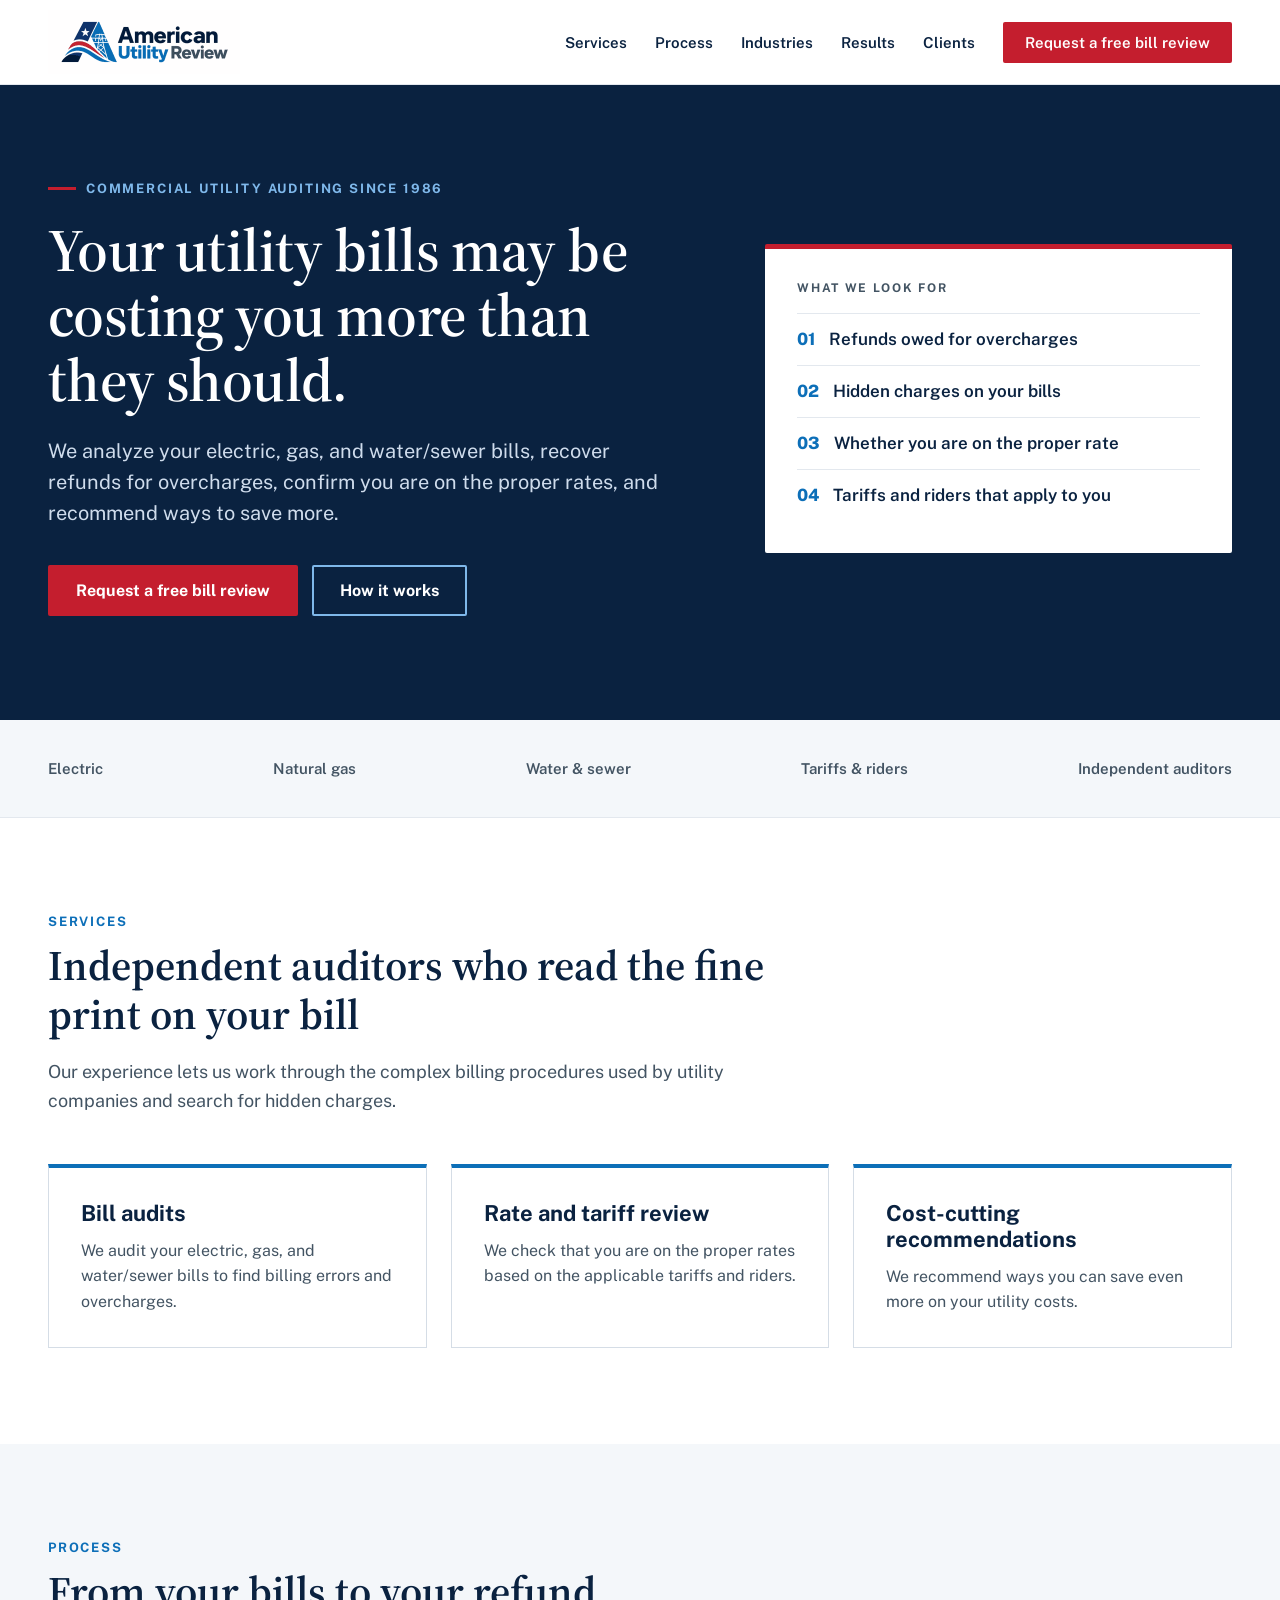
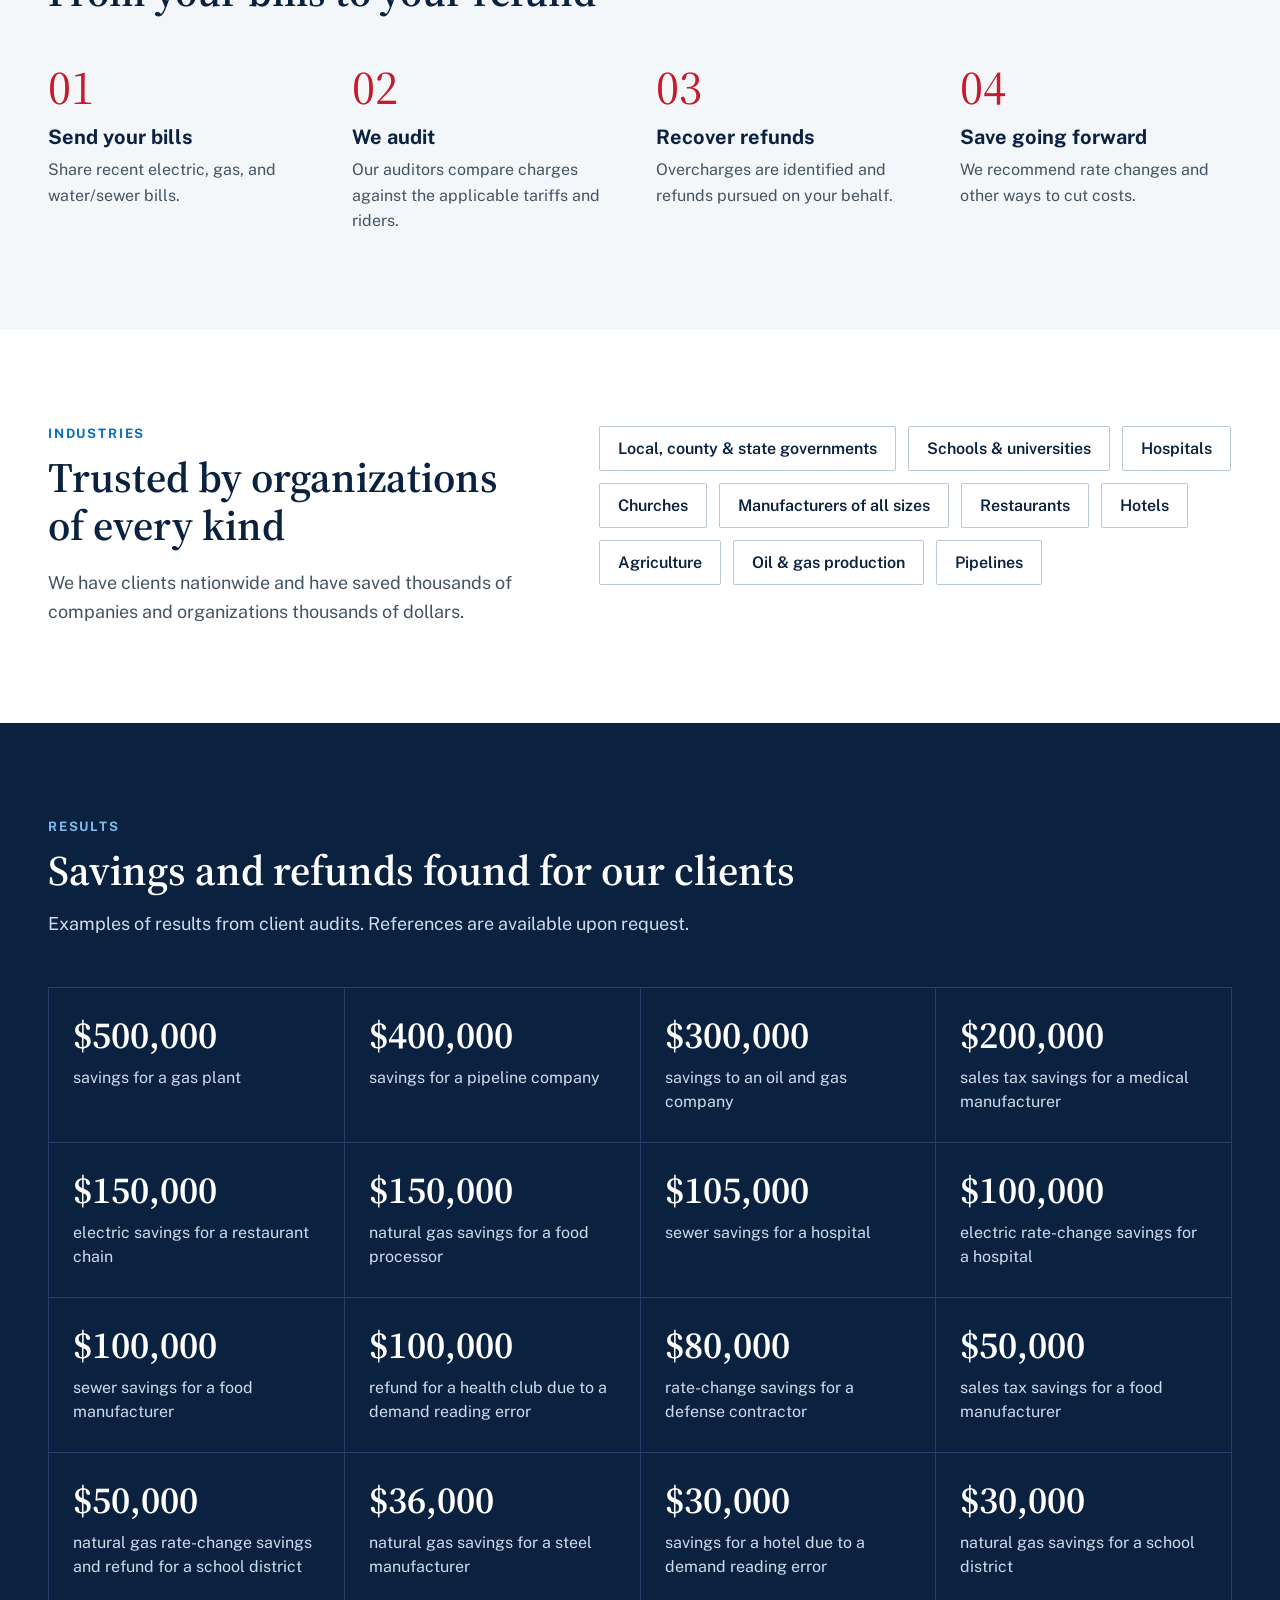
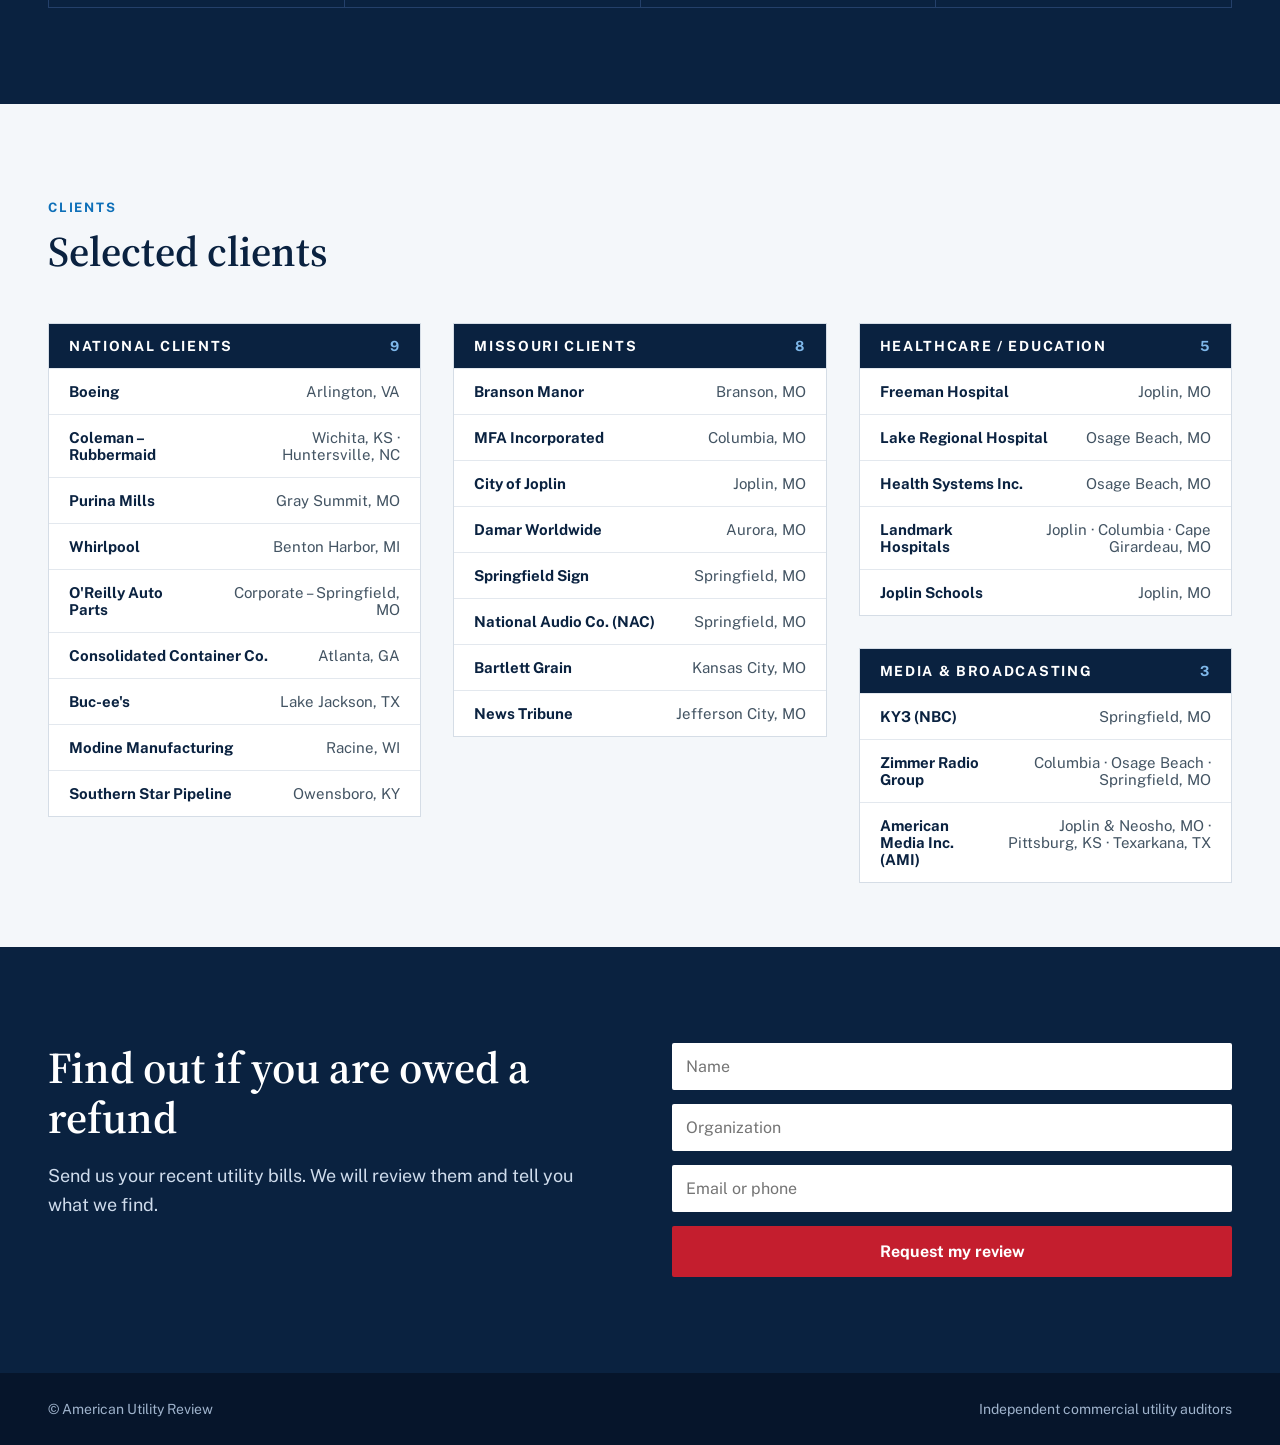
==== index.html @ 98a965aa "Add favicon and home-screen icons from the logo mark Co-Authored-By: Claude Opus 5.5 <noreply@anthro" ====
<!DOCTYPE html>
<html lang="en">
<head>
<meta charset="utf-8">
<meta name="viewport" content="width=device-width, initial-scale=1">
<title>American Utility Review | Commercial Utility Bill Auditing</title>
<meta name="description" content="Independent commercial utility auditors since 1986. We audit electric, gas, and water/sewer bills to recover refunds for overcharges and confirm you are on the proper rates.">
<link rel="icon" type="image/png" sizes="32x32" href="favicon-32.png">
<link rel="icon" type="image/png" sizes="192x192" href="icon-192.png">
<link rel="apple-touch-icon" href="apple-touch-icon.png">
<link rel="preconnect" href="https://fonts.googleapis.com">
<link rel="preconnect" href="https://fonts.gstatic.com" crossorigin>
<link href="https://fonts.googleapis.com/css2?family=Public+Sans:wght@400;500;600;700;800&family=Source+Serif+4:wght@500;600&display=swap" rel="stylesheet">
<link rel="stylesheet" href="styles.css">
</head>
<body>
<header class="site-header">
  <a href="#top" aria-label="American Utility Review home"><img class="site-header__logo" src="logo.png" alt="American Utility Review" width="192" height="64"></a>
  <nav class="site-nav" aria-label="Main">
    <a href="#services">Services</a>
    <a href="#process">Process</a>
    <a href="#industries">Industries</a>
    <a href="#savings">Results</a>
    <a href="#clients">Clients</a>
    <a href="#contact" class="btn btn--primary">Request a free bill review</a>
  </nav>
</header>

<main id="top">
<section class="hero section--dark">
  <div class="wrap hero__grid">
    <div>
      <div class="hero__kicker">Commercial utility auditing since 1986</div>
      <h1>Your utility bills may be costing you more than they should.</h1>
      <p class="hero__lede">We analyze your electric, gas, and water/sewer bills, recover refunds for overcharges, confirm you are on the proper rates, and recommend ways to save more.</p>
      <div class="hero__actions">
        <a href="#contact" class="btn btn--primary">Request a free bill review</a>
        <a href="#process" class="btn btn--outline">How it works</a>
      </div>
    </div>
    <div class="finds">
      <div class="finds__title">What we look for</div>
      <ol>
        <li>Refunds owed for overcharges</li>
        <li>Hidden charges on your bills</li>
        <li>Whether you are on the proper rate</li>
        <li>Tariffs and riders that apply to you</li>
      </ol>
    </div>
  </div>
</section>

<section class="strip" aria-label="What we audit">
  <div class="wrap">
    <span>Electric</span><span>Natural gas</span><span>Water &amp; sewer</span><span>Tariffs &amp; riders</span><span>Independent auditors</span>
  </div>
</section>

<section id="services" class="section">
  <div class="wrap">
    <div class="eyebrow">Services</div>
    <h2 class="h2 measure">Independent auditors who read the fine print on your bill</h2>
    <p class="lede measure">Our experience lets us work through the complex billing procedures used by utility companies and search for hidden charges.</p>
    <div class="cards">
      <div class="card">
        <h3>Bill audits</h3>
        <p>We audit your electric, gas, and water/sewer bills to find billing errors and overcharges.</p>
      </div>
      <div class="card">
        <h3>Rate and tariff review</h3>
        <p>We check that you are on the proper rates based on the applicable tariffs and riders.</p>
      </div>
      <div class="card">
        <h3>Cost-cutting recommendations</h3>
        <p>We recommend ways you can save even more on your utility costs.</p>
      </div>
    </div>
  </div>
</section>

<section id="process" class="section section--tint">
  <div class="wrap">
    <div class="eyebrow">Process</div>
    <h2 class="h2">From your bills to your refund</h2>
    <ol class="steps">
      <li>
        <h3>Send your bills</h3>
        <p>Share recent electric, gas, and water/sewer bills.</p>
      </li>
      <li>
        <h3>We audit</h3>
        <p>Our auditors compare charges against the applicable tariffs and riders.</p>
      </li>
      <li>
        <h3>Recover refunds</h3>
        <p>Overcharges are identified and refunds pursued on your behalf.</p>
      </li>
      <li>
        <h3>Save going forward</h3>
        <p>We recommend rate changes and other ways to cut costs.</p>
      </li>
    </ol>
  </div>
</section>

<section id="industries" class="section">
  <div class="wrap industries">
    <div>
      <div class="eyebrow">Industries</div>
      <h2 class="h2">Trusted by organizations of every kind</h2>
      <p class="lede">We have clients nationwide and have saved thousands of companies and organizations thousands of dollars.</p>
    </div>
    <ul class="chips">
      <li>Local, county &amp; state governments</li>
      <li>Schools &amp; universities</li>
      <li>Hospitals</li>
      <li>Churches</li>
      <li>Manufacturers of all sizes</li>
      <li>Restaurants</li>
      <li>Hotels</li>
      <li>Agriculture</li>
      <li>Oil &amp; gas production</li>
      <li>Pipelines</li>
    </ul>
  </div>
</section>

<section id="savings" class="section section--dark">
  <div class="wrap">
    <div class="eyebrow">Results</div>
    <h2 class="h2 measure">Savings and refunds found for our clients</h2>
    <p class="lede measure">Examples of results from client audits. References are available upon request.</p>
    <ul class="savings">
      <li><div class="savings__amt">$500,000</div><div class="savings__desc">savings for a gas plant</div></li>
      <li><div class="savings__amt">$400,000</div><div class="savings__desc">savings for a pipeline company</div></li>
      <li><div class="savings__amt">$300,000</div><div class="savings__desc">savings to an oil and gas company</div></li>
      <li><div class="savings__amt">$200,000</div><div class="savings__desc">sales tax savings for a medical manufacturer</div></li>
      <li><div class="savings__amt">$150,000</div><div class="savings__desc">electric savings for a restaurant chain</div></li>
      <li><div class="savings__amt">$150,000</div><div class="savings__desc">natural gas savings for a food processor</div></li>
      <li><div class="savings__amt">$105,000</div><div class="savings__desc">sewer savings for a hospital</div></li>
      <li><div class="savings__amt">$100,000</div><div class="savings__desc">electric rate-change savings for a hospital</div></li>
      <li><div class="savings__amt">$100,000</div><div class="savings__desc">sewer savings for a food manufacturer</div></li>
      <li><div class="savings__amt">$100,000</div><div class="savings__desc">refund for a health club due to a demand reading error</div></li>
      <li><div class="savings__amt">$80,000</div><div class="savings__desc">rate-change savings for a defense contractor</div></li>
      <li><div class="savings__amt">$50,000</div><div class="savings__desc">sales tax savings for a food manufacturer</div></li>
      <li><div class="savings__amt">$50,000</div><div class="savings__desc">natural gas rate-change savings and refund for a school district</div></li>
      <li><div class="savings__amt">$36,000</div><div class="savings__desc">natural gas savings for a steel manufacturer</div></li>
      <li><div class="savings__amt">$30,000</div><div class="savings__desc">savings for a hotel due to a demand reading error</div></li>
      <li><div class="savings__amt">$30,000</div><div class="savings__desc">natural gas savings for a school district</div></li>
    </ul>
  </div>
</section>

<section id="clients" class="section section--tint">
  <div class="wrap">
    <div class="eyebrow">Clients</div>
    <h2 class="h2">Selected clients</h2>
    <div class="client-groups">
      <div class="client-group">
        <h3 class="client-group__head"><span>National Clients</span><span class="client-group__count">9</span></h3>
        <ul>
          <li><strong>Boeing</strong><span>Arlington, VA</span></li>
          <li><strong>Coleman – Rubbermaid</strong><span>Wichita, KS · Huntersville, NC</span></li>
          <li><strong>Purina Mills</strong><span>Gray Summit, MO</span></li>
          <li><strong>Whirlpool</strong><span>Benton Harbor, MI</span></li>
          <li><strong>O'Reilly Auto Parts</strong><span>Corporate – Springfield, MO</span></li>
          <li><strong>Consolidated Container Co.</strong><span>Atlanta, GA</span></li>
          <li><strong>Buc-ee's</strong><span>Lake Jackson, TX</span></li>
          <li><strong>Modine Manufacturing</strong><span>Racine, WI</span></li>
          <li><strong>Southern Star Pipeline</strong><span>Owensboro, KY</span></li>
        </ul>
      </div>
      <div class="client-group">
        <h3 class="client-group__head"><span>Missouri Clients</span><span class="client-group__count">8</span></h3>
        <ul>
          <li><strong>Branson Manor</strong><span>Branson, MO</span></li>
          <li><strong>MFA Incorporated</strong><span>Columbia, MO</span></li>
          <li><strong>City of Joplin</strong><span>Joplin, MO</span></li>
          <li><strong>Damar Worldwide</strong><span>Aurora, MO</span></li>
          <li><strong>Springfield Sign</strong><span>Springfield, MO</span></li>
          <li><strong>National Audio Co. (NAC)</strong><span>Springfield, MO</span></li>
          <li><strong>Bartlett Grain</strong><span>Kansas City, MO</span></li>
          <li><strong>News Tribune</strong><span>Jefferson City, MO</span></li>
        </ul>
      </div>
      <div class="client-group">
        <h3 class="client-group__head"><span>Healthcare / Education</span><span class="client-group__count">5</span></h3>
        <ul>
          <li><strong>Freeman Hospital</strong><span>Joplin, MO</span></li>
          <li><strong>Lake Regional Hospital</strong><span>Osage Beach, MO</span></li>
          <li><strong>Health Systems Inc.</strong><span>Osage Beach, MO</span></li>
          <li><strong>Landmark Hospitals</strong><span>Joplin · Columbia · Cape Girardeau, MO</span></li>
          <li><strong>Joplin Schools</strong><span>Joplin, MO</span></li>
        </ul>
      </div>
      <div class="client-group">
        <h3 class="client-group__head"><span>Media &amp; Broadcasting</span><span class="client-group__count">3</span></h3>
        <ul>
          <li><strong>KY3 (NBC)</strong><span>Springfield, MO</span></li>
          <li><strong>Zimmer Radio Group</strong><span>Columbia · Osage Beach · Springfield, MO</span></li>
          <li><strong>American Media Inc. (AMI)</strong><span>Joplin &amp; Neosho, MO · Pittsburg, KS · Texarkana, TX</span></li>
        </ul>
      </div>
    </div>
  </div>
</section>

<section id="contact" class="section section--dark">
  <div class="wrap contact">
    <div>
      <h2>Find out if you are owed a refund</h2>
      <p class="lede">Send us your recent utility bills. We will review them and tell you what we find.</p>
    </div>
    <form class="contact-form" id="contact-form" action="https://api.web3forms.com/submit" method="POST">
      <input type="hidden" name="access_key" value="c7087f01-704a-4610-b076-ad5c85067f54">
      <input type="hidden" name="subject" value="New bill review request - American Utility Review">
      <input type="hidden" name="from_name" value="American Utility Review website">
      <input type="checkbox" name="botcheck" class="visually-hidden" tabindex="-1" autocomplete="off" aria-hidden="true">
      <label class="visually-hidden" for="cf-name">Name</label>
      <input id="cf-name" name="name" placeholder="Name" autocomplete="name" required>
      <label class="visually-hidden" for="cf-org">Organization</label>
      <input id="cf-org" name="organization" placeholder="Organization" autocomplete="organization">
      <label class="visually-hidden" for="cf-contact">Email or phone</label>
      <input id="cf-contact" name="contact" placeholder="Email or phone" required>
      <button type="submit">Request my review</button>
    </form>
  </div>
</section>
</main>

<footer class="site-footer"><span>&copy; American Utility Review</span><span>Independent commercial utility auditors</span></footer>
<script src="main.js"></script>
</body>
</html>
---- styles.css ----
:root {
  --navy: #0a2240;
  --navy-deep: #06152b;
  --navy-hover: #123561;
  --navy-line: #24406a;
  --blue: #0d6fb8;
  --sky: #7fb8ea;
  --red: #c41e2e;
  --red-hover: #a31724;
  --slate: #435463;
  --mist: #cfdcec;
  --footer-text: #9fb3cc;
  --tint: #f4f7fa;
  --line: #e3e8ee;
  --border: #d5dde6;
  --chip: #b9c7d6;
  --serif: 'Source Serif 4', serif;
  --sans: 'Public Sans', sans-serif;
  --gutter: 48px;
}

*, *::before, *::after { box-sizing: border-box; }
html { scroll-behavior: smooth; scroll-padding-top: 90px; }
body {
  margin: 0;
  background: #fff;
  color: var(--navy);
  font-family: var(--sans);
}
a { color: var(--blue); }
a:hover { color: var(--navy); }

.wrap { max-width: 1200px; margin: 0 auto; }
.section { padding: 96px var(--gutter); }
.section--tint { background: var(--tint); }
.section--dark { background: var(--navy); color: #fff; }

/* Buttons */
.btn {
  display: inline-block;
  text-decoration: none;
  font-weight: 700;
  border-radius: 2px;
}
.btn--primary { background: var(--red); color: #fff; padding: 16px 28px; }
.btn--primary:hover { background: var(--red-hover); color: #fff; }
.btn--outline { border: 2px solid var(--sky); color: #fff; padding: 14px 26px; }
.btn--outline:hover { background: var(--navy-hover); color: #fff; }

/* Header */
.site-header {
  position: sticky;
  top: 0;
  z-index: 10;
  background: #fff;
  border-bottom: 1px solid var(--line);
  display: flex;
  align-items: center;
  justify-content: space-between;
  gap: 24px;
  padding: 10px var(--gutter);
  flex-wrap: wrap;
}
.site-header__logo { height: 64px; width: auto; display: block; }
.site-nav {
  display: flex;
  gap: 28px;
  align-items: center;
  flex-wrap: wrap;
  font-size: 15px;
  font-weight: 600;
}
.site-nav a { color: var(--navy); text-decoration: none; }
.site-nav a:hover { color: var(--blue); }
.site-nav .btn--primary { color: #fff; padding: 12px 22px; font-weight: 600; }
.site-nav .btn--primary:hover { color: #fff; }

/* Shared type */
.eyebrow {
  font-size: 13px;
  font-weight: 700;
  letter-spacing: .14em;
  text-transform: uppercase;
  color: var(--blue);
}
.section--dark .eyebrow { color: var(--sky); }
.h2 {
  font-family: var(--serif);
  font-weight: 600;
  font-size: 42px;
  line-height: 1.15;
  margin: 12px 0 20px;
}
.lede {
  font-size: 18px;
  line-height: 1.6;
  color: var(--slate);
  margin: 0;
}
.section--dark .lede { color: var(--mist); }
.measure { max-width: 760px; }

/* Hero */
.hero { padding: 96px var(--gutter) 104px; position: relative; overflow: hidden; }
.hero__grid {
  display: grid;
  grid-template-columns: minmax(0, 1.4fr) minmax(0, 1fr);
  gap: 64px;
  align-items: center;
}
.hero__kicker {
  display: flex;
  gap: 10px;
  align-items: center;
  font-size: 13px;
  font-weight: 700;
  letter-spacing: .14em;
  text-transform: uppercase;
  color: var(--sky);
}
.hero__kicker::before {
  content: '';
  width: 28px;
  height: 3px;
  background: var(--red);
  display: block;
  flex: none;
}
.hero h1 {
  font-family: var(--serif);
  font-weight: 600;
  font-size: 60px;
  line-height: 1.08;
  margin: 22px 0 24px;
  letter-spacing: -.01em;
}
.hero__lede {
  font-size: 20px;
  line-height: 1.55;
  color: var(--mist);
  margin: 0 0 36px;
  max-width: 620px;
}
.hero__actions { display: flex; gap: 14px; flex-wrap: wrap; }

.finds {
  background: #fff;
  color: var(--navy);
  padding: 32px;
  border-radius: 2px;
  border-top: 5px solid var(--red);
}
.finds__title {
  font-size: 12px;
  font-weight: 700;
  letter-spacing: .14em;
  text-transform: uppercase;
  color: var(--slate);
  margin-bottom: 18px;
}
.finds ol { list-style: none; margin: 0; padding: 0; counter-reset: find; }
.finds li {
  counter-increment: find;
  display: flex;
  gap: 14px;
  padding: 14px 0;
  border-top: 1px solid var(--line);
  font-size: 17px;
  font-weight: 600;
  line-height: 1.35;
}
.finds li::before {
  content: counter(find, decimal-leading-zero);
  color: var(--blue);
  font-weight: 800;
}

/* Utility strip */
.strip {
  background: var(--tint);
  padding: 40px var(--gutter);
  border-bottom: 1px solid var(--line);
}
.strip .wrap {
  display: flex;
  justify-content: space-between;
  gap: 24px;
  flex-wrap: wrap;
  font-size: 15px;
  font-weight: 600;
  color: var(--slate);
}

/* Services */
#services .lede { margin-bottom: 48px; }
.cards {
  display: grid;
  grid-template-columns: repeat(auto-fit, minmax(280px, 1fr));
  gap: 24px;
}
.card {
  border: 1px solid var(--border);
  border-top: 4px solid var(--blue);
  padding: 32px;
}
.card h3 { margin: 0 0 12px; font-size: 22px; }
.card p { margin: 0; font-size: 16px; line-height: 1.6; color: var(--slate); }

/* Process */
#process .h2 { margin-bottom: 48px; }
.steps {
  display: grid;
  grid-template-columns: repeat(auto-fit, minmax(220px, 1fr));
  gap: 32px;
  list-style: none;
  margin: 0;
  padding: 0;
  counter-reset: step;
}
.steps li { counter-increment: step; }
.steps li::before {
  content: counter(step, decimal-leading-zero);
  display: block;
  font-family: var(--serif);
  font-size: 48px;
  color: var(--red);
  line-height: 1;
}
.steps h3 { margin: 14px 0 8px; font-size: 20px; }
.steps p { margin: 0; font-size: 16px; line-height: 1.6; color: var(--slate); }

/* Industries */
.industries {
  display: grid;
  grid-template-columns: minmax(0, 1fr) minmax(0, 1.3fr);
  gap: 64px;
  align-items: start;
}
.chips { display: flex; flex-wrap: wrap; gap: 12px; list-style: none; margin: 0; padding: 0; }
.chips li {
  border: 1px solid var(--chip);
  padding: 12px 18px;
  font-weight: 600;
  font-size: 16px;
  border-radius: 2px;
}

/* Savings */
#savings .h2 { margin-bottom: 16px; }
#savings .lede { margin-bottom: 48px; }
.savings {
  display: grid;
  grid-template-columns: repeat(auto-fit, minmax(260px, 1fr));
  gap: 1px;
  background: var(--navy-line);
  border: 1px solid var(--navy-line);
  list-style: none;
  margin: 0;
  padding: 0;
}
.savings li { background: var(--navy); padding: 28px 24px; }
.savings__amt {
  font-family: var(--serif);
  font-size: 38px;
  font-weight: 600;
  line-height: 1;
  color: #fff;
}
.savings__desc { margin-top: 12px; font-size: 16px; line-height: 1.5; color: var(--mist); }

/* Clients */
#clients .h2 { margin-bottom: 48px; }
/* Newspaper-style columns so shorter groups stack instead of leaving gaps */
.client-groups { columns: 3 320px; column-gap: 32px; margin-bottom: -32px; }
.client-group {
  background: #fff;
  border: 1px solid var(--border);
  break-inside: avoid;
  margin-bottom: 32px;
}
.client-group__head {
  background: var(--navy);
  color: #fff;
  padding: 14px 20px;
  display: flex;
  justify-content: space-between;
  font-weight: 700;
  font-size: 14px;
  letter-spacing: .12em;
  text-transform: uppercase;
  margin: 0;
}
.client-group__count { color: var(--sky); }
.client-group ul { list-style: none; margin: 0; padding: 0; }
.client-group li {
  display: flex;
  justify-content: space-between;
  gap: 16px;
  padding: 14px 20px;
  border-top: 1px solid var(--line);
  font-size: 15px;
}
.client-group li span { color: var(--slate); text-align: right; }

/* Contact */
.contact {
  display: grid;
  grid-template-columns: minmax(0, 1fr) minmax(0, 1fr);
  gap: 64px;
  align-items: start;
}
.contact h2 {
  font-family: var(--serif);
  font-weight: 600;
  font-size: 44px;
  line-height: 1.12;
  margin: 0 0 20px;
}
.contact-form { display: grid; gap: 14px; }
.contact-form input {
  padding: 14px;
  font: inherit;
  border: 0;
  border-radius: 2px;
  color: var(--navy);
}
.contact-form button {
  background: var(--red);
  color: #fff;
  border: 0;
  padding: 16px;
  font: inherit;
  font-weight: 700;
  cursor: pointer;
  border-radius: 2px;
}
.contact-form button:hover { background: var(--red-hover); }
.contact-form button:disabled { cursor: default; }
.visually-hidden {
  position: absolute;
  width: 1px;
  height: 1px;
  overflow: hidden;
  clip: rect(0 0 0 0);
  white-space: nowrap;
}

/* Footer */
.site-footer {
  background: var(--navy-deep);
  color: var(--footer-text);
  padding: 28px var(--gutter);
  font-size: 14px;
  display: flex;
  justify-content: space-between;
  gap: 16px;
  flex-wrap: wrap;
}

/* Responsive */
@media (max-width: 960px) {
  :root { --gutter: 32px; }
  .hero__grid, .industries, .contact { grid-template-columns: minmax(0, 1fr); gap: 48px; }
  .hero h1 { font-size: 48px; }
}
@media (max-width: 640px) {
  :root { --gutter: 16px; }
  html { scroll-padding-top: 16px; }
  .site-header { position: static; }
  .site-header__logo { height: 52px; }
  .site-nav { gap: 16px 20px; }
  .section, .hero { padding-top: 64px; padding-bottom: 64px; }
  .hero h1 { font-size: 38px; }
  .hero__lede { font-size: 18px; }
  .h2, .contact h2 { font-size: 32px; }
  .finds { padding: 24px; }
  .client-groups { columns: 1; }
  .savings { grid-template-columns: minmax(0, 1fr); }
}
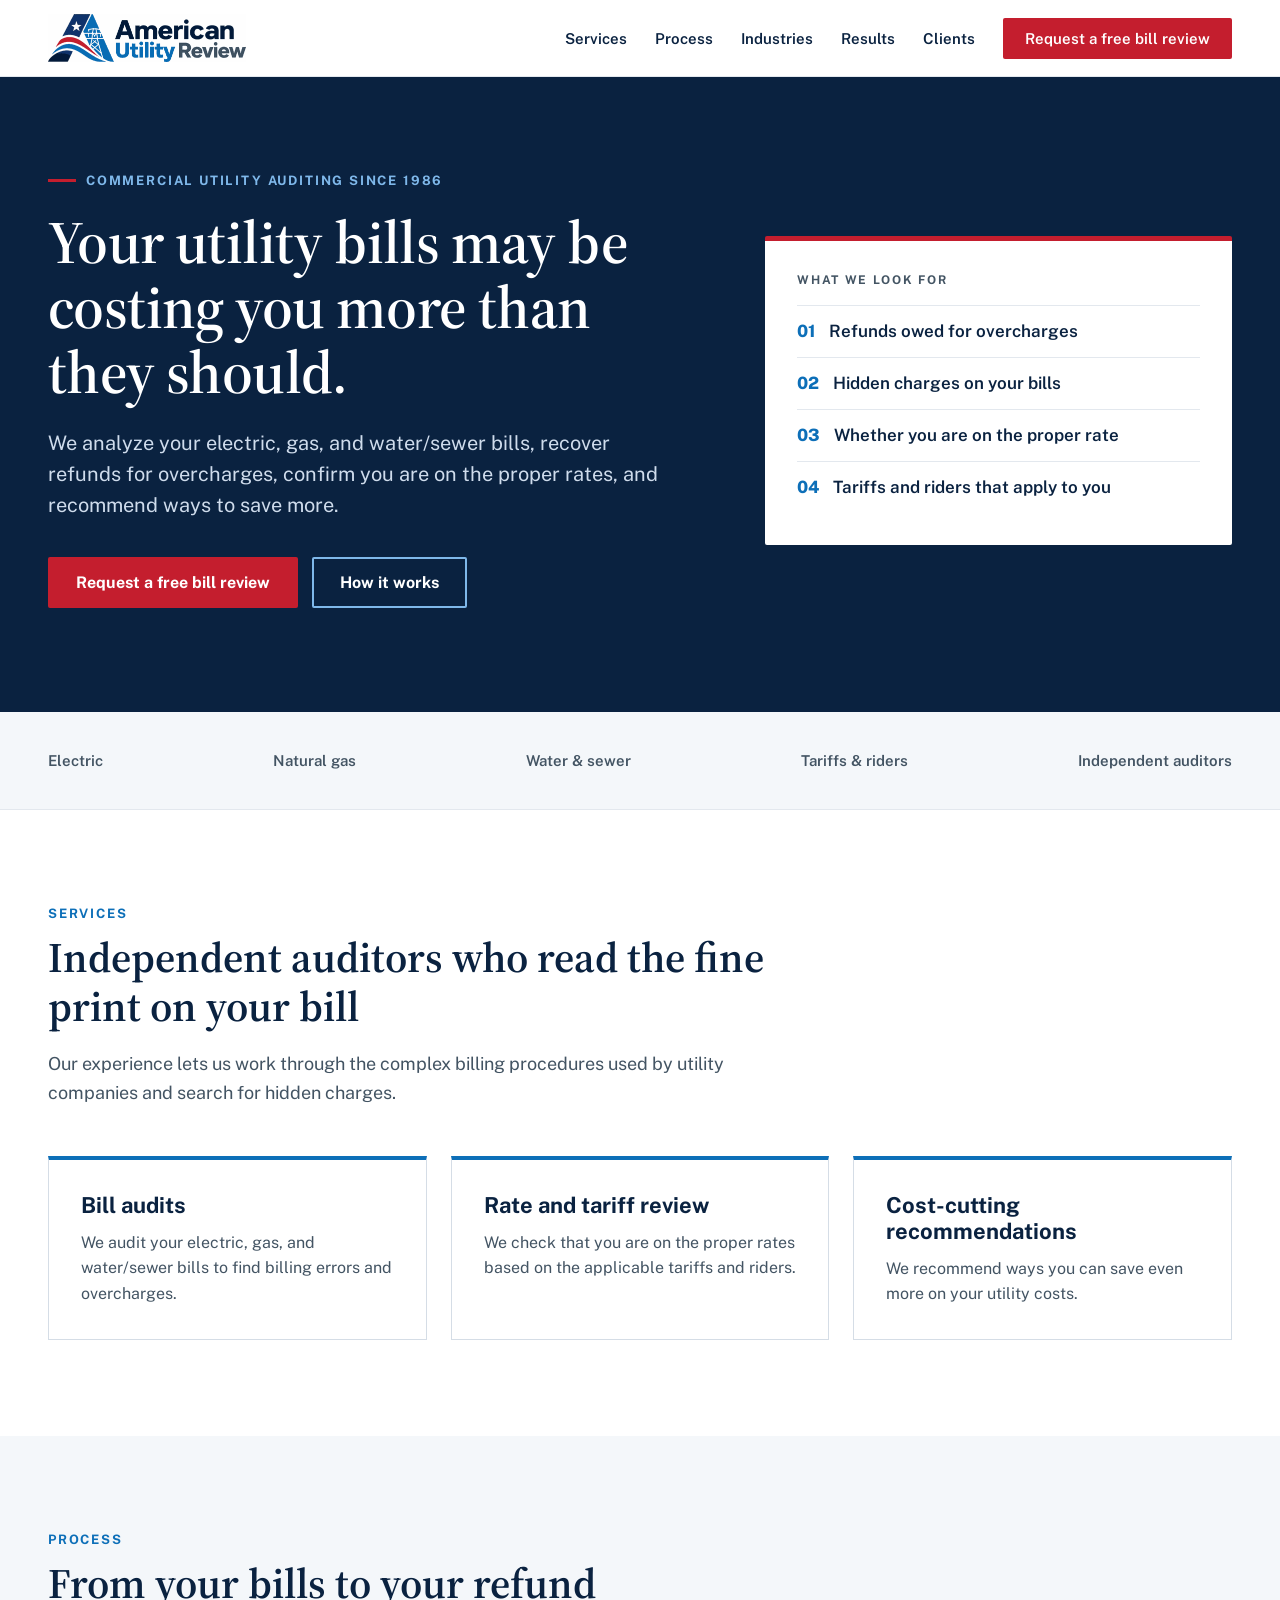
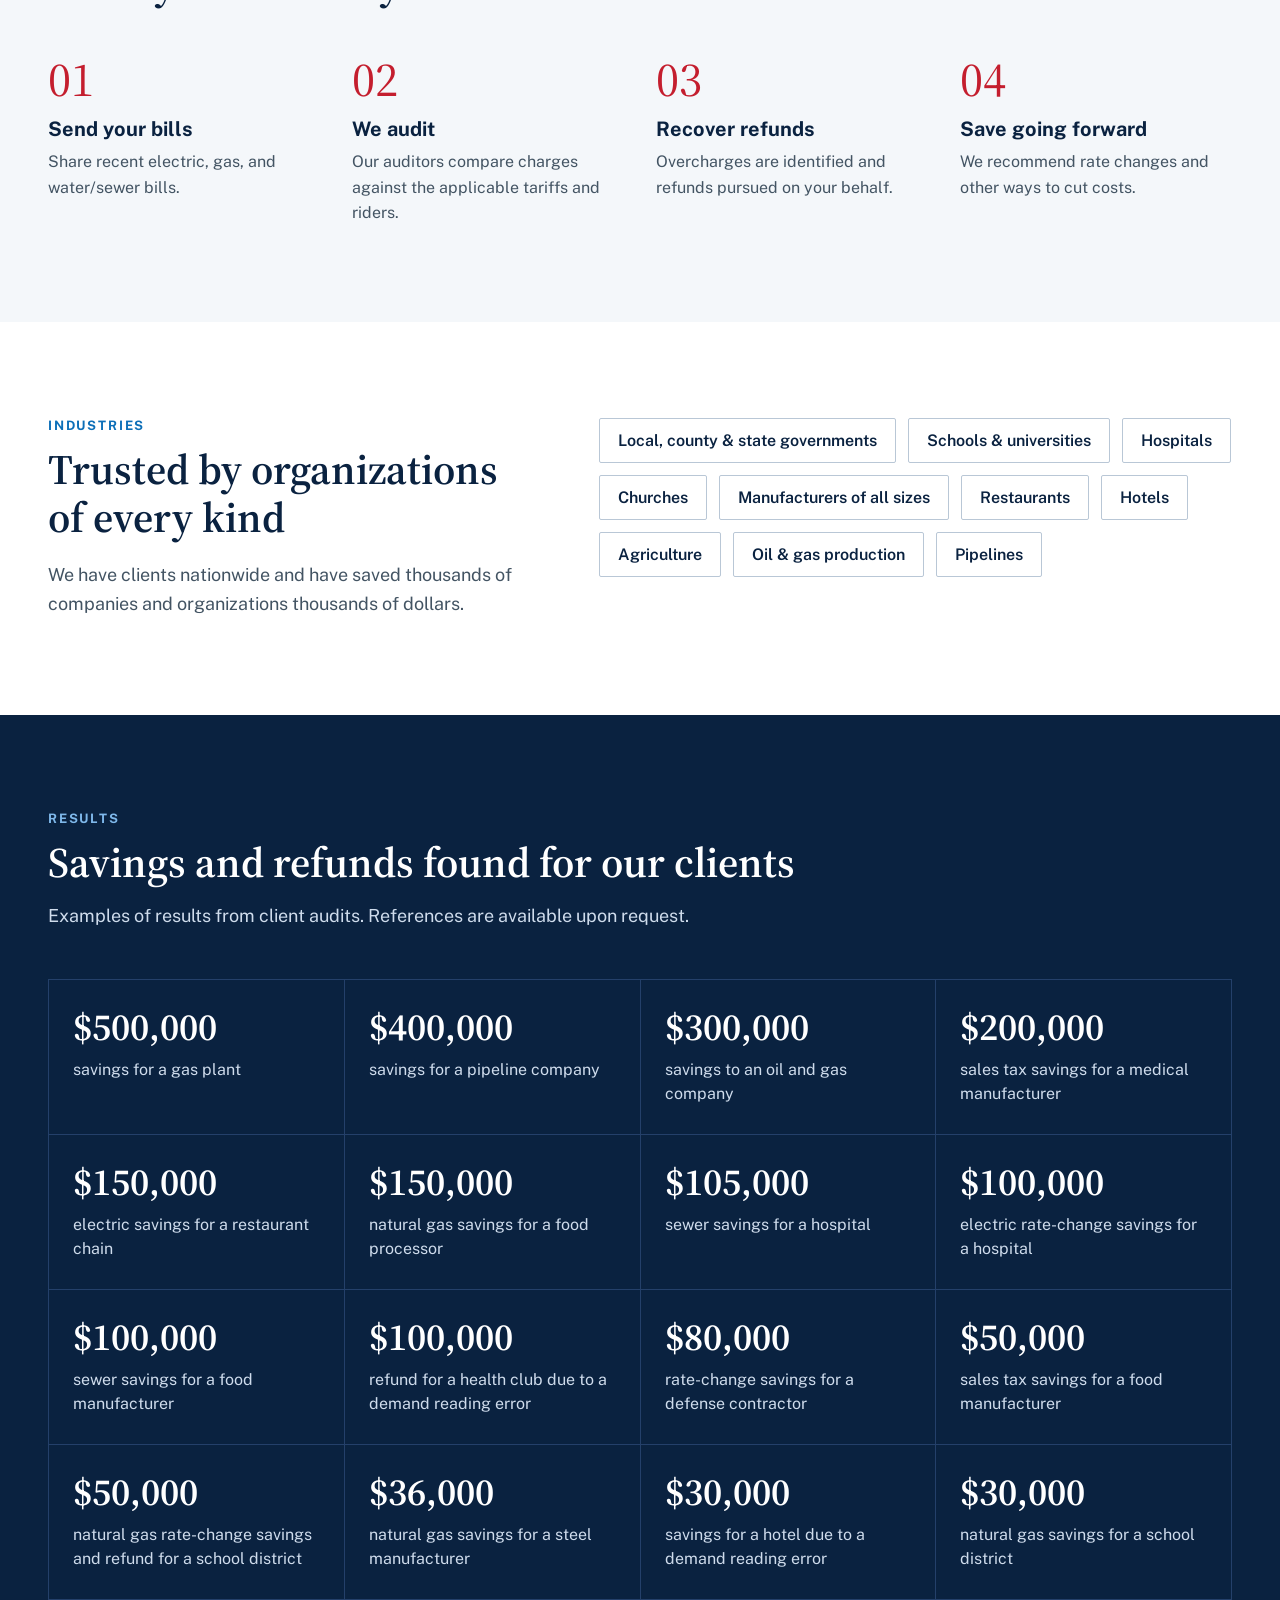
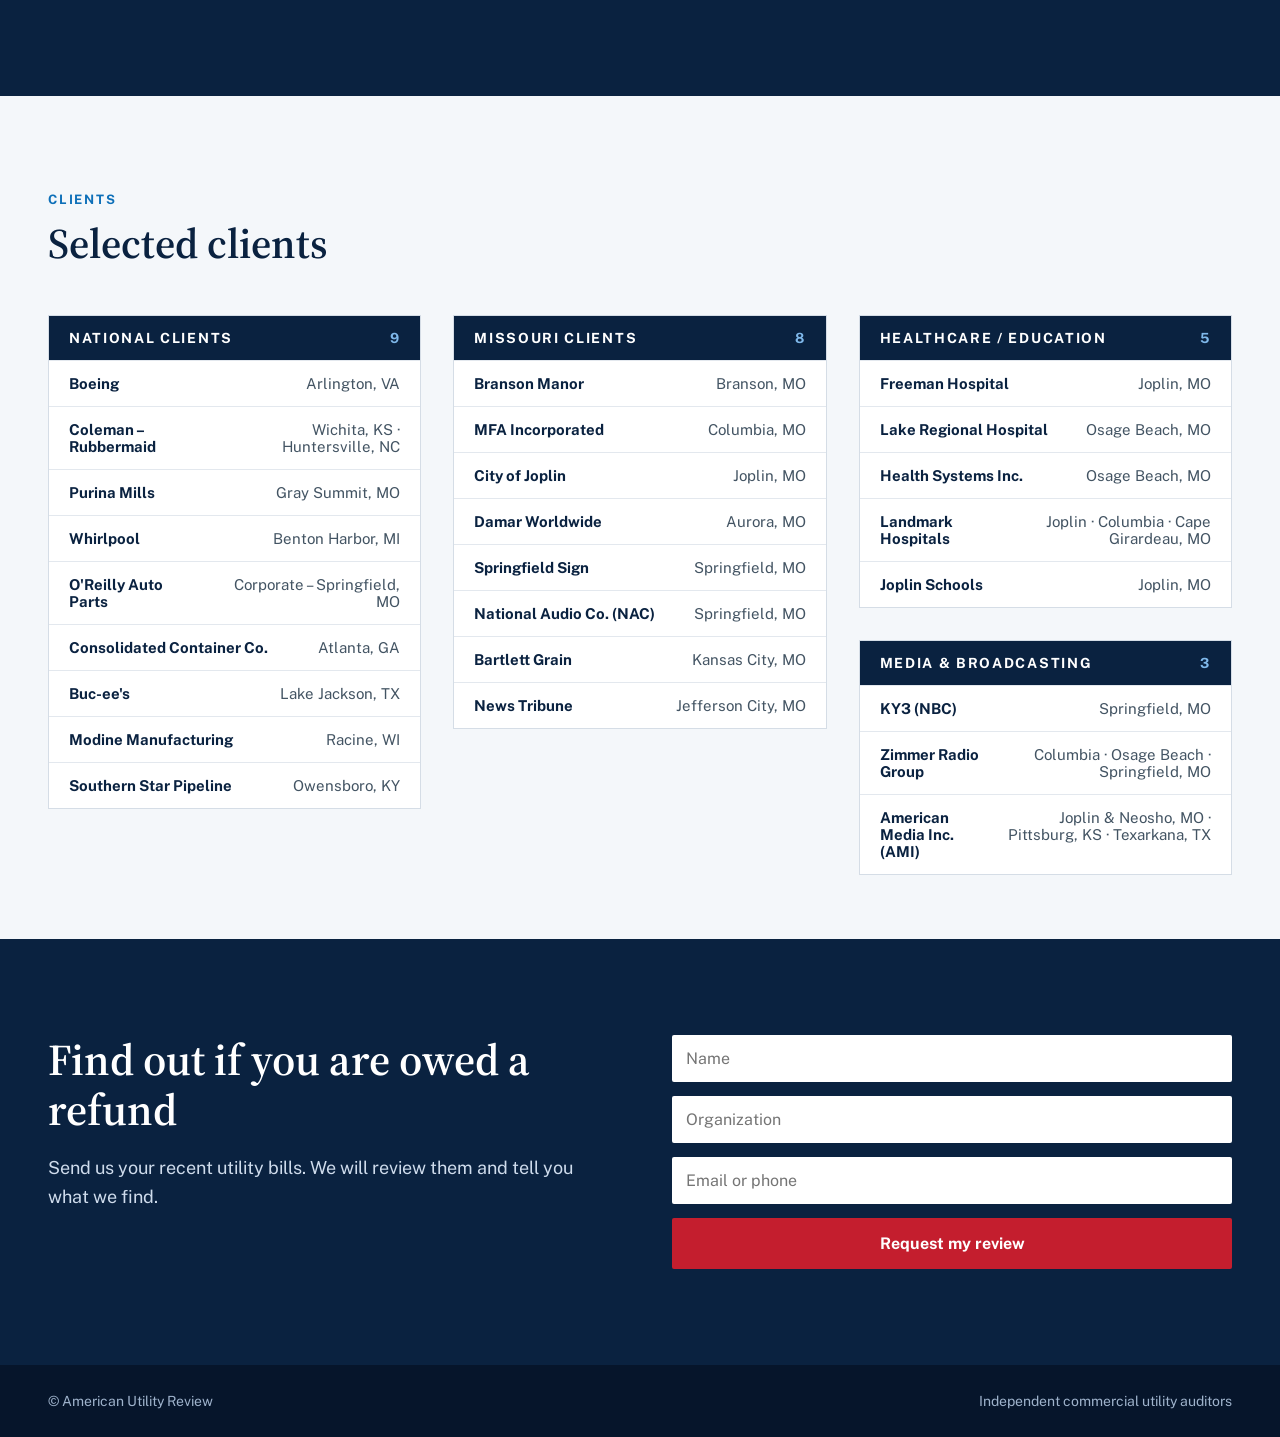
==== commit 41296d82: "Crop white border from logo so it aligns with the page edge Co-Authored-By: Claude Opus 5.5 <noreply" ====
--- a/index.html
+++ b/index.html
@@ -15,14 +15,18 @@
 </head>
 <body>
 <header class="site-header">
-  <a href="#top" aria-label="American Utility Review home"><img class="site-header__logo" src="logo.png" alt="American Utility Review" width="192" height="64"></a>
-  <nav class="site-nav" aria-label="Main">
+  <a href="#top" aria-label="American Utility Review home"><img class="site-header__logo" src="logo.png" alt="American Utility Review" width="198" height="48"></a>
+  <div class="header-actions">
+    <a href="#contact" class="btn btn--primary header-cta"><span class="header-cta__long">Request a free bill review</span><span class="header-cta__short">Free bill review</span></a>
+    <button class="nav-toggle" type="button" aria-controls="site-nav" aria-expanded="false" aria-label="Open menu"><span class="nav-toggle__bars"></span></button>
+  </div>
+  <nav class="site-nav" id="site-nav" aria-label="Main">
     <a href="#services">Services</a>
     <a href="#process">Process</a>
     <a href="#industries">Industries</a>
     <a href="#savings">Results</a>
     <a href="#clients">Clients</a>
-    <a href="#contact" class="btn btn--primary">Request a free bill review</a>
+    <a href="#contact" class="btn btn--primary nav-cta">Request a free bill review</a>
   </nav>
 </header>
 
--- a/styles.css
+++ b/styles.css
@@ -58,10 +58,10 @@
   align-items: center;
   justify-content: space-between;
   gap: 24px;
-  padding: 10px var(--gutter);
+  padding: 14px var(--gutter);
   flex-wrap: wrap;
 }
-.site-header__logo { height: 64px; width: auto; display: block; }
+.site-header__logo { height: 48px; width: auto; display: block; }
 .site-nav {
   display: flex;
   gap: 28px;
@@ -357,7 +357,69 @@
   flex-wrap: wrap;
 }
 
+/* Header CTA + menu toggle shown together on mobile (hidden on desktop, where the nav has the CTA) */
+.header-actions { display: none; }
+.header-cta { padding: 12px 16px; font-weight: 600; font-size: 15px; white-space: nowrap; }
+.header-cta__short { display: none; }
+
+/* Mobile menu toggle (hidden on desktop) */
+.nav-toggle {
+  display: none;
+  background: none;
+  border: 1px solid var(--border);
+  border-radius: 2px;
+  width: 44px;
+  height: 44px;
+  padding: 0;
+  cursor: pointer;
+  color: var(--navy);
+}
+.nav-toggle__bars,
+.nav-toggle__bars::before,
+.nav-toggle__bars::after {
+  display: block;
+  width: 20px;
+  height: 2px;
+  background: currentColor;
+  margin: 0 auto;
+  position: relative;
+  transition: transform .2s, background-color .2s;
+}
+.nav-toggle__bars::before,
+.nav-toggle__bars::after { content: ''; position: absolute; left: 0; }
+.nav-toggle__bars::before { top: -6px; }
+.nav-toggle__bars::after { top: 6px; }
+.nav-open .nav-toggle__bars { background: transparent; }
+.nav-open .nav-toggle__bars::before { transform: translateY(6px) rotate(45deg); }
+.nav-open .nav-toggle__bars::after { transform: translateY(-6px) rotate(-45deg); }
+
 /* Responsive */
+@media (max-width: 900px) {
+  html { scroll-padding-top: 80px; }
+  .site-header { flex-wrap: nowrap; padding-top: 8px; padding-bottom: 8px; }
+  .site-header__logo { height: 40px; }
+  .header-actions { display: flex; align-items: center; gap: 10px; margin-left: auto; flex: none; }
+  .nav-toggle { display: block; flex: none; }
+  .site-nav .nav-cta { display: none; }
+  .site-nav {
+    display: none;
+    position: absolute;
+    top: 100%;
+    left: 0;
+    right: 0;
+    flex-direction: column;
+    align-items: stretch;
+    gap: 0;
+    background: #fff;
+    border-bottom: 1px solid var(--line);
+    box-shadow: 0 12px 24px rgba(10, 34, 64, .12);
+    padding: 8px var(--gutter) 20px;
+    font-size: 17px;
+  }
+  .nav-open .site-nav { display: flex; }
+  .site-nav a { padding: 14px 0; border-bottom: 1px solid var(--line); }
+  .site-nav .btn--primary { margin-top: 16px; text-align: center; border-bottom: 0; padding: 14px 22px; }
+}
 @media (max-width: 960px) {
   :root { --gutter: 32px; }
   .hero__grid, .industries, .contact { grid-template-columns: minmax(0, 1fr); gap: 48px; }
@@ -365,10 +427,22 @@
 }
 @media (max-width: 640px) {
   :root { --gutter: 16px; }
-  html { scroll-padding-top: 16px; }
-  .site-header { position: static; }
-  .site-header__logo { height: 52px; }
-  .site-nav { gap: 16px 20px; }
+  html { scroll-padding-top: 72px; }
+  .site-header__logo { height: 34px; }
+  .site-header { gap: 12px; }
+}
+@media (max-width: 480px) {
+  .header-cta__long { display: none; }
+  .header-cta__short { display: inline; }
+  .header-cta { padding: 12px 12px; font-size: 14px; }
+}
+@media (max-width: 360px) {
+  .site-header .site-header__logo { height: 28px; }
+  .site-header { gap: 8px; }
+  .header-actions { gap: 8px; }
+  .header-cta { padding: 10px; font-size: 13px; }
+}
+@media (max-width: 640px) {
   .section, .hero { padding-top: 64px; padding-bottom: 64px; }
   .hero h1 { font-size: 38px; }
   .hero__lede { font-size: 18px; }
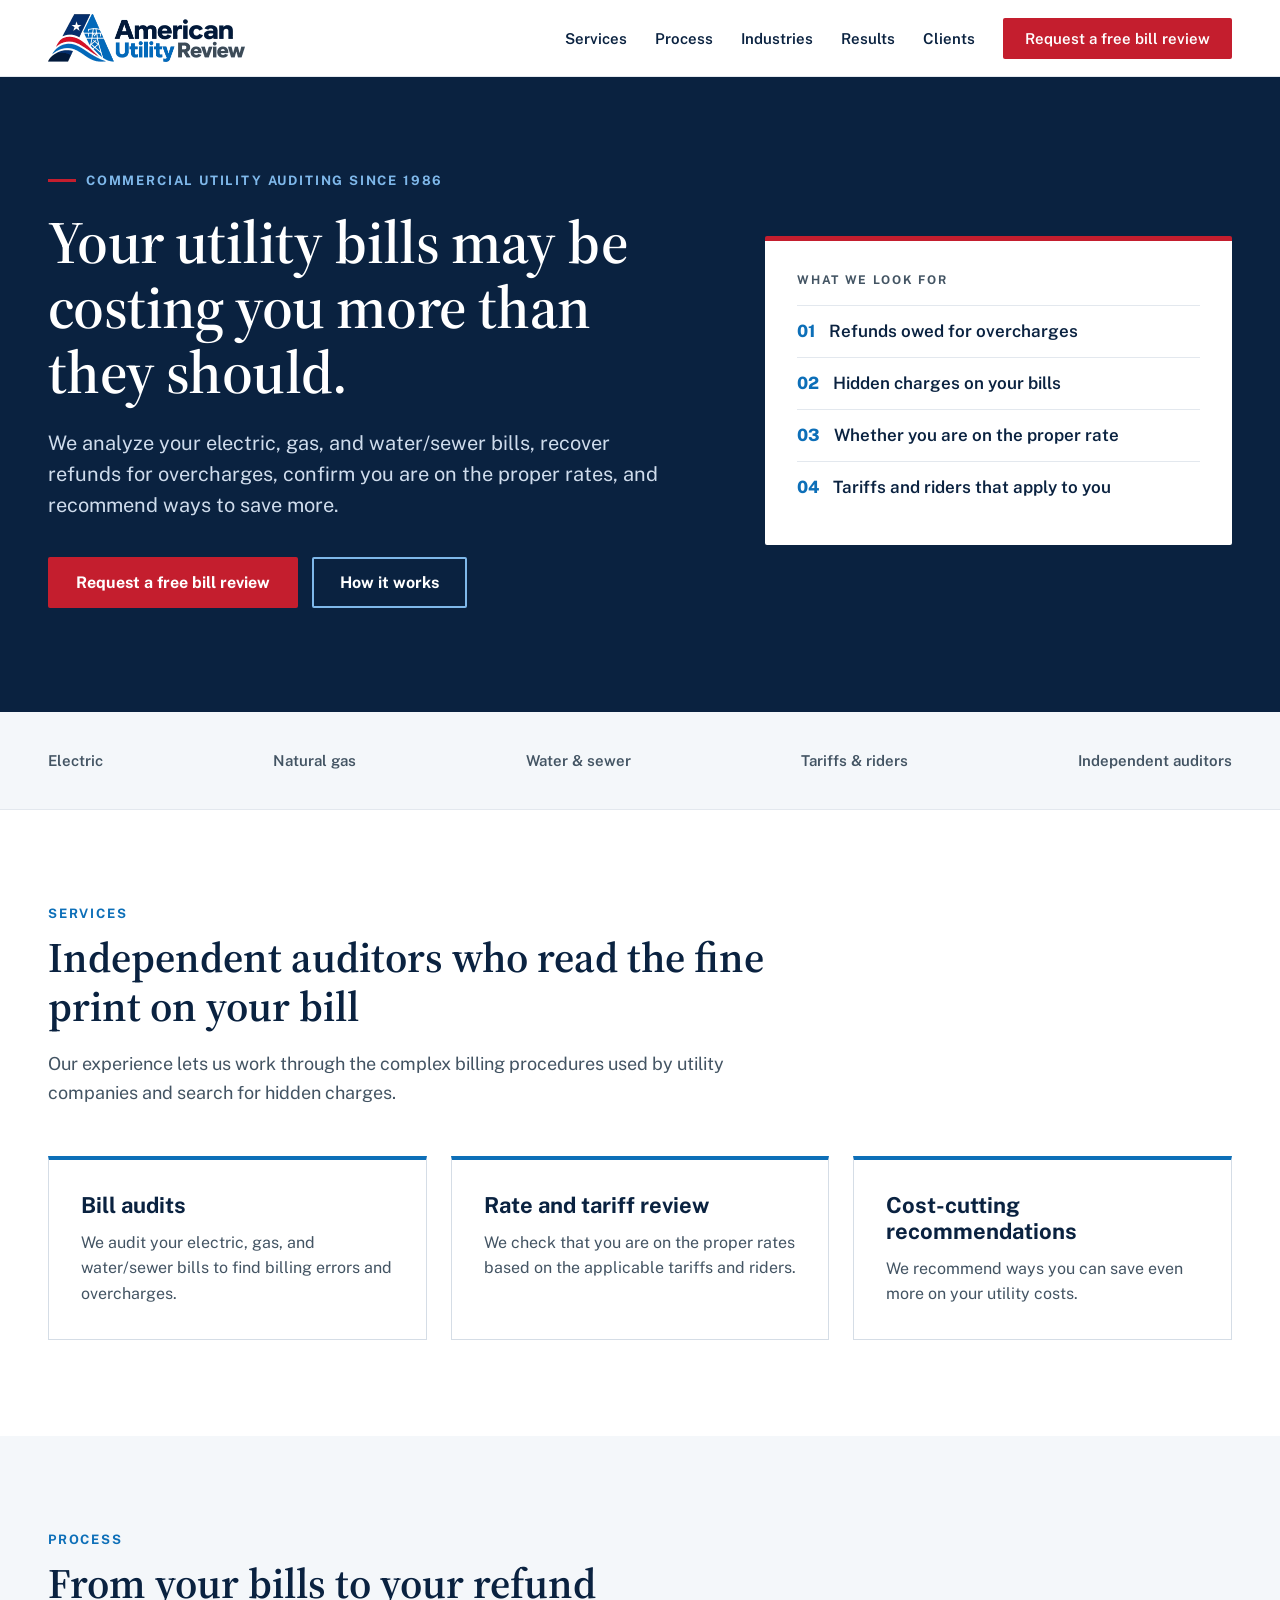
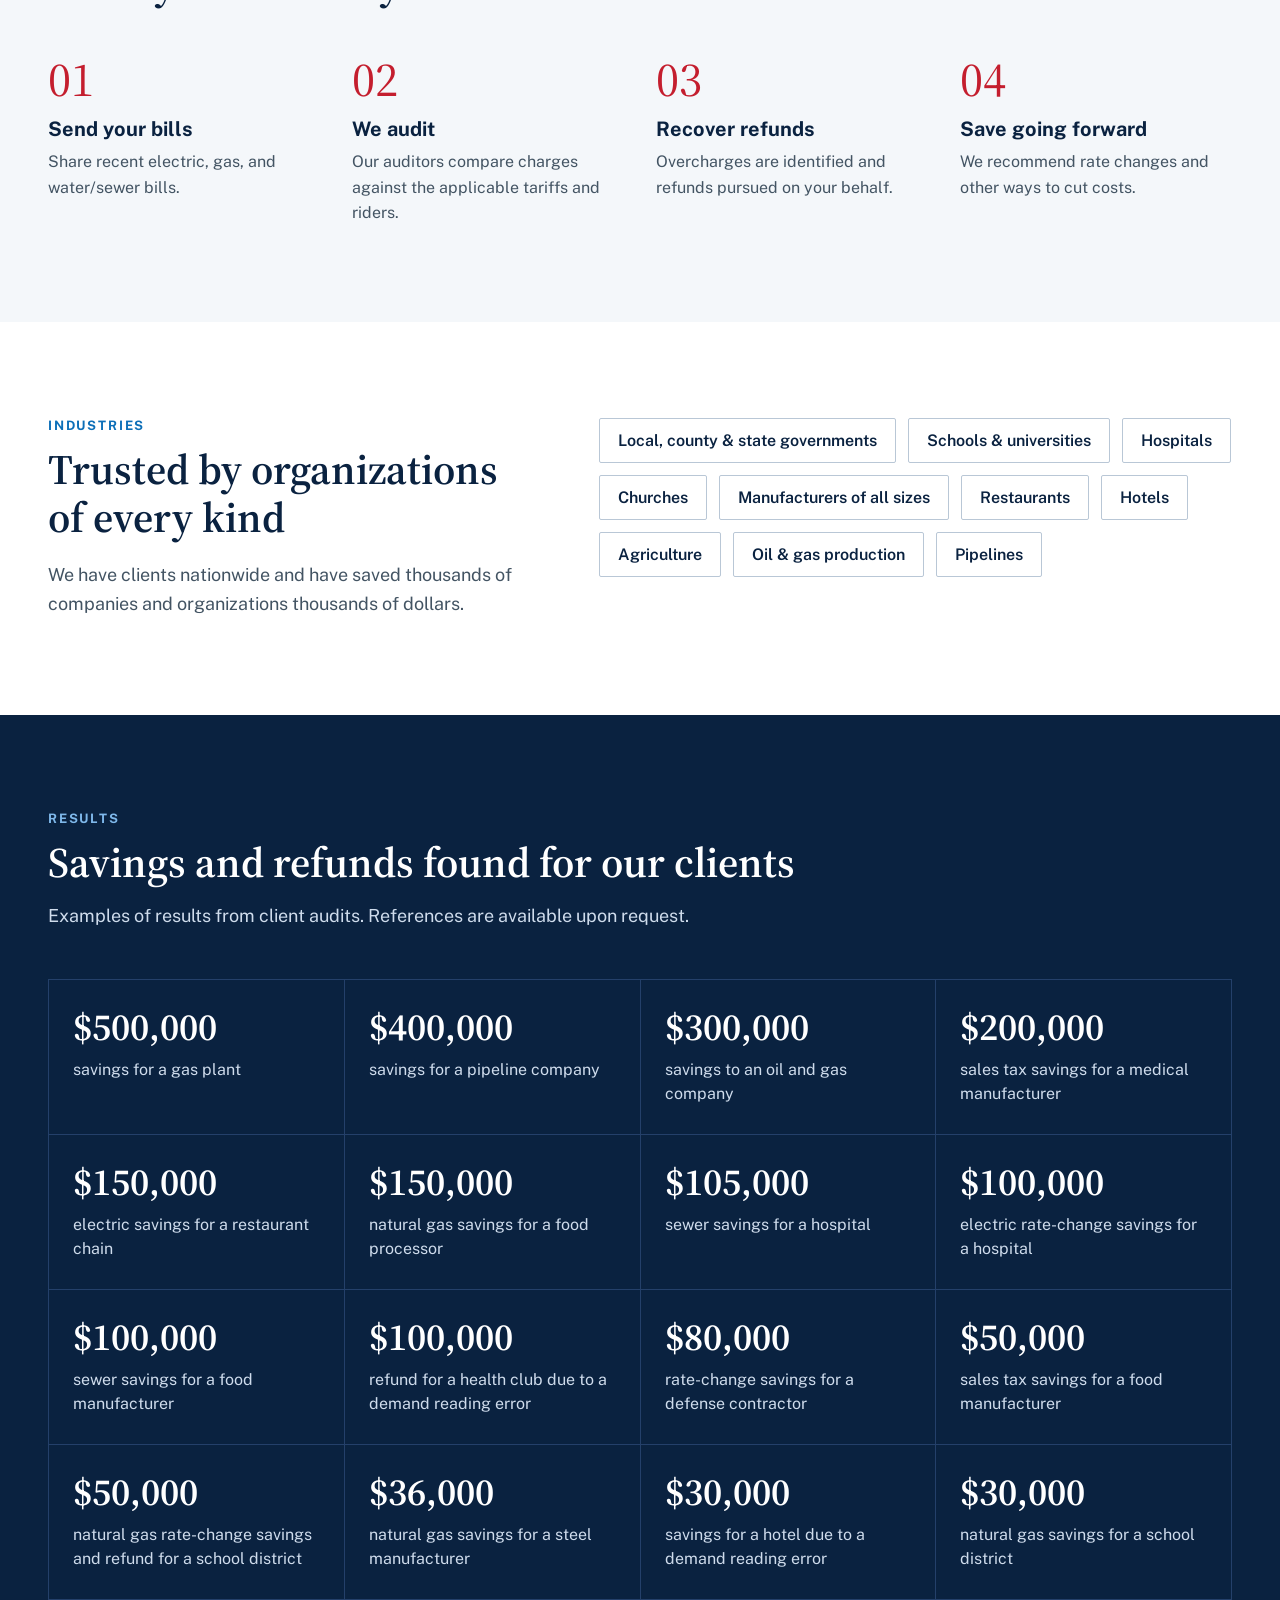
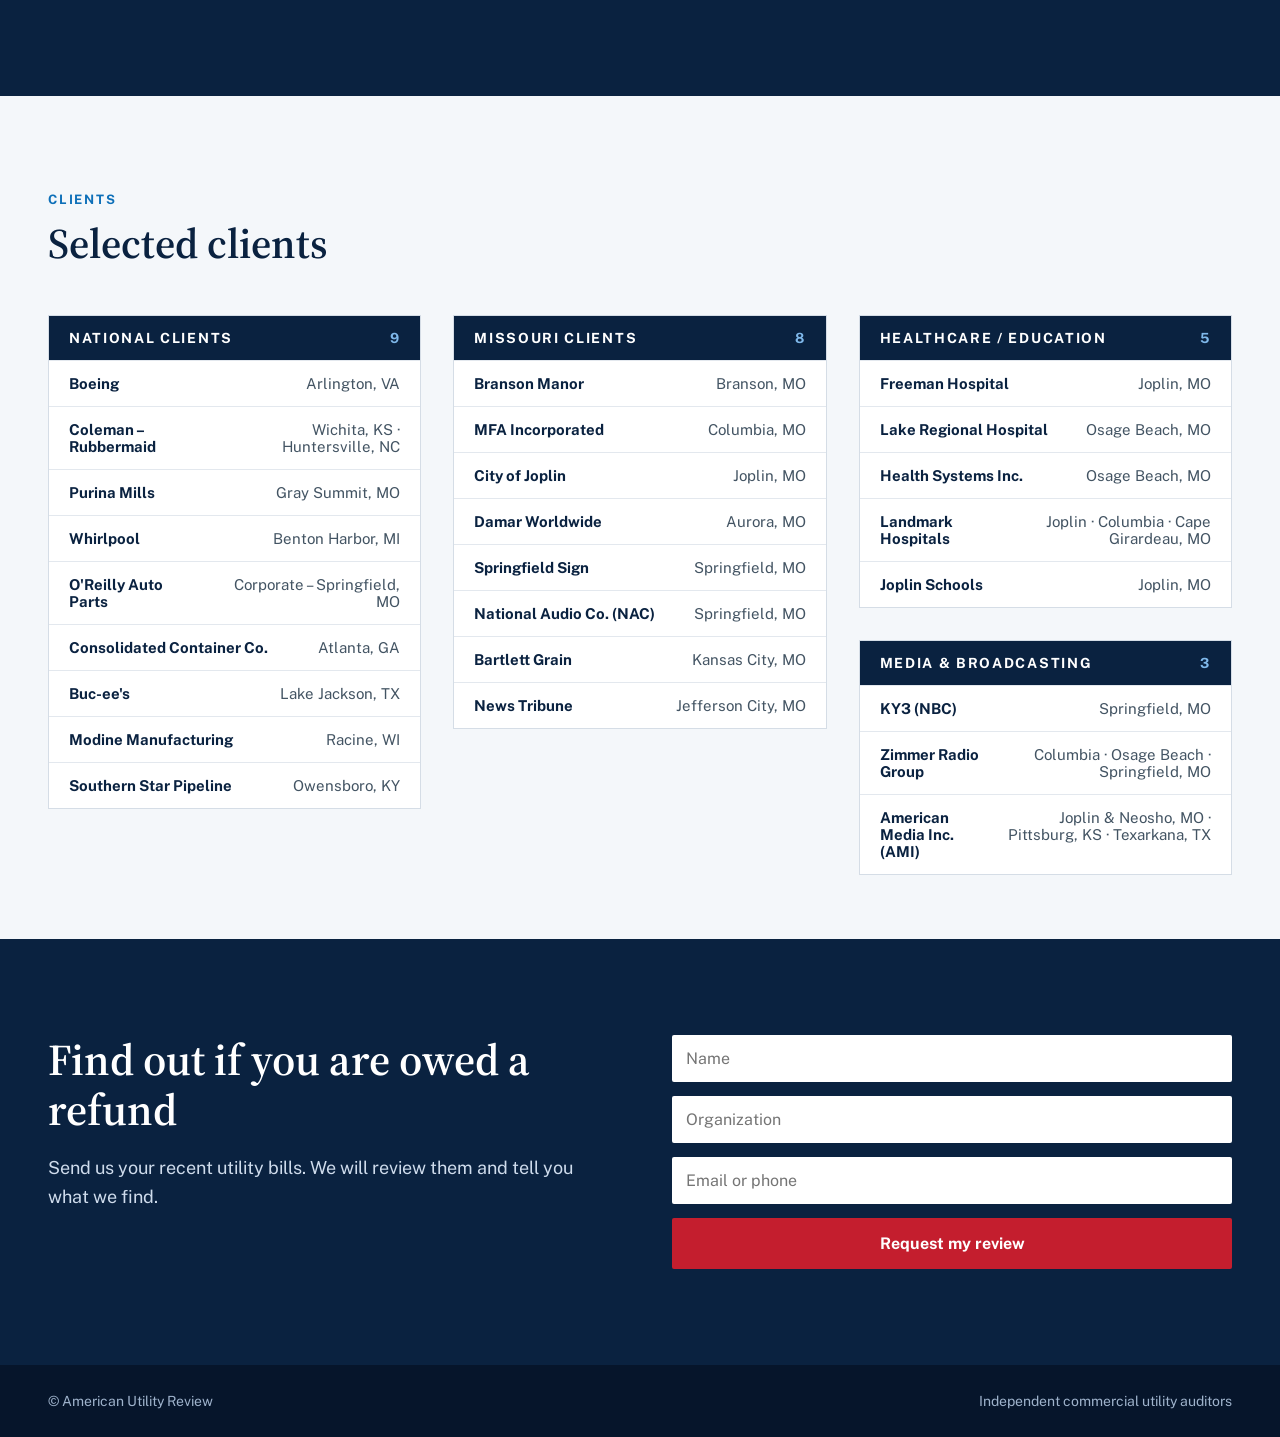
==== commit 3bf59352: "Use the supplied tightly cropped logo Co-Authored-By: Claude Opus 5.5 <noreply@anthropic.com> Claude" ====
--- a/index.html
+++ b/index.html
@@ -15,7 +15,7 @@
 </head>
 <body>
 <header class="site-header">
-  <a href="#top" aria-label="American Utility Review home"><img class="site-header__logo" src="logo.png" alt="American Utility Review" width="198" height="48"></a>
+  <a href="#top" aria-label="American Utility Review home"><img class="site-header__logo" src="logo.png" alt="American Utility Review" width="197" height="48"></a>
   <div class="header-actions">
     <a href="#contact" class="btn btn--primary header-cta"><span class="header-cta__long">Request a free bill review</span><span class="header-cta__short">Free bill review</span></a>
     <button class="nav-toggle" type="button" aria-controls="site-nav" aria-expanded="false" aria-label="Open menu"><span class="nav-toggle__bars"></span></button>
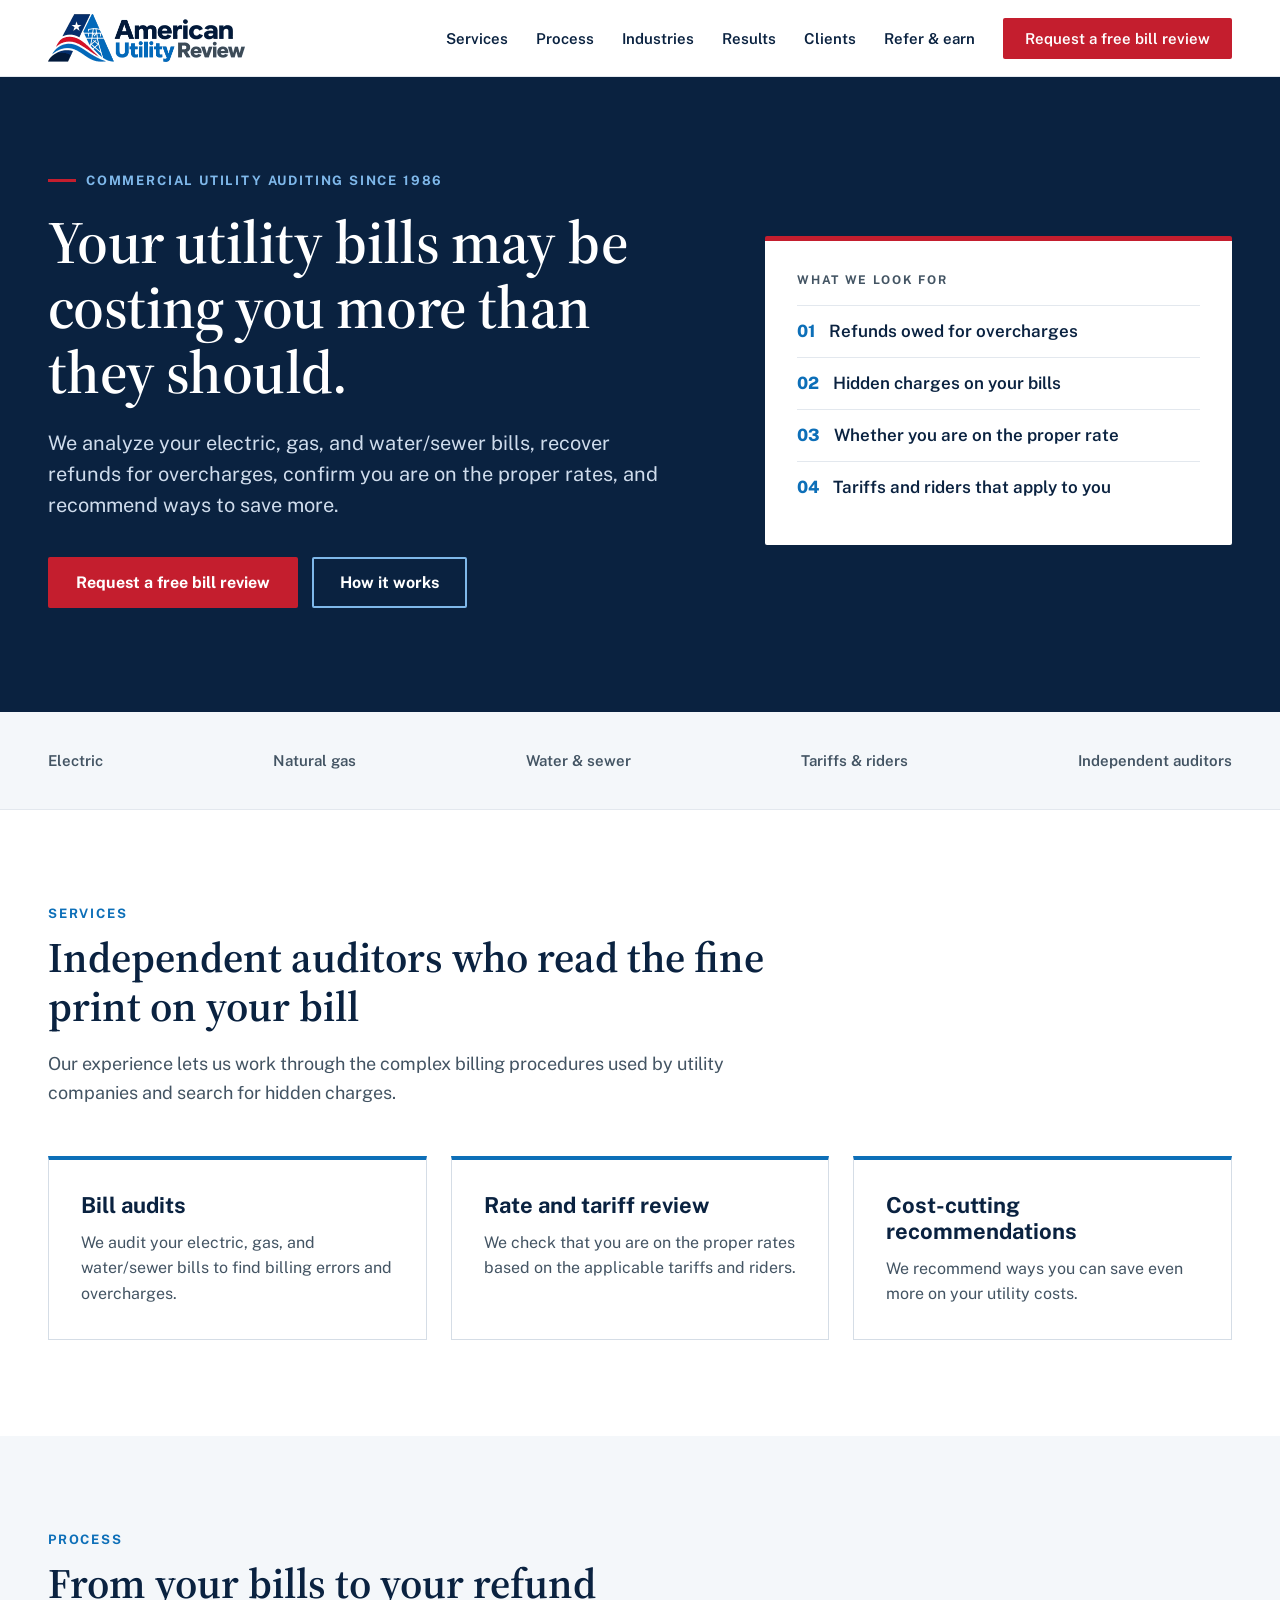
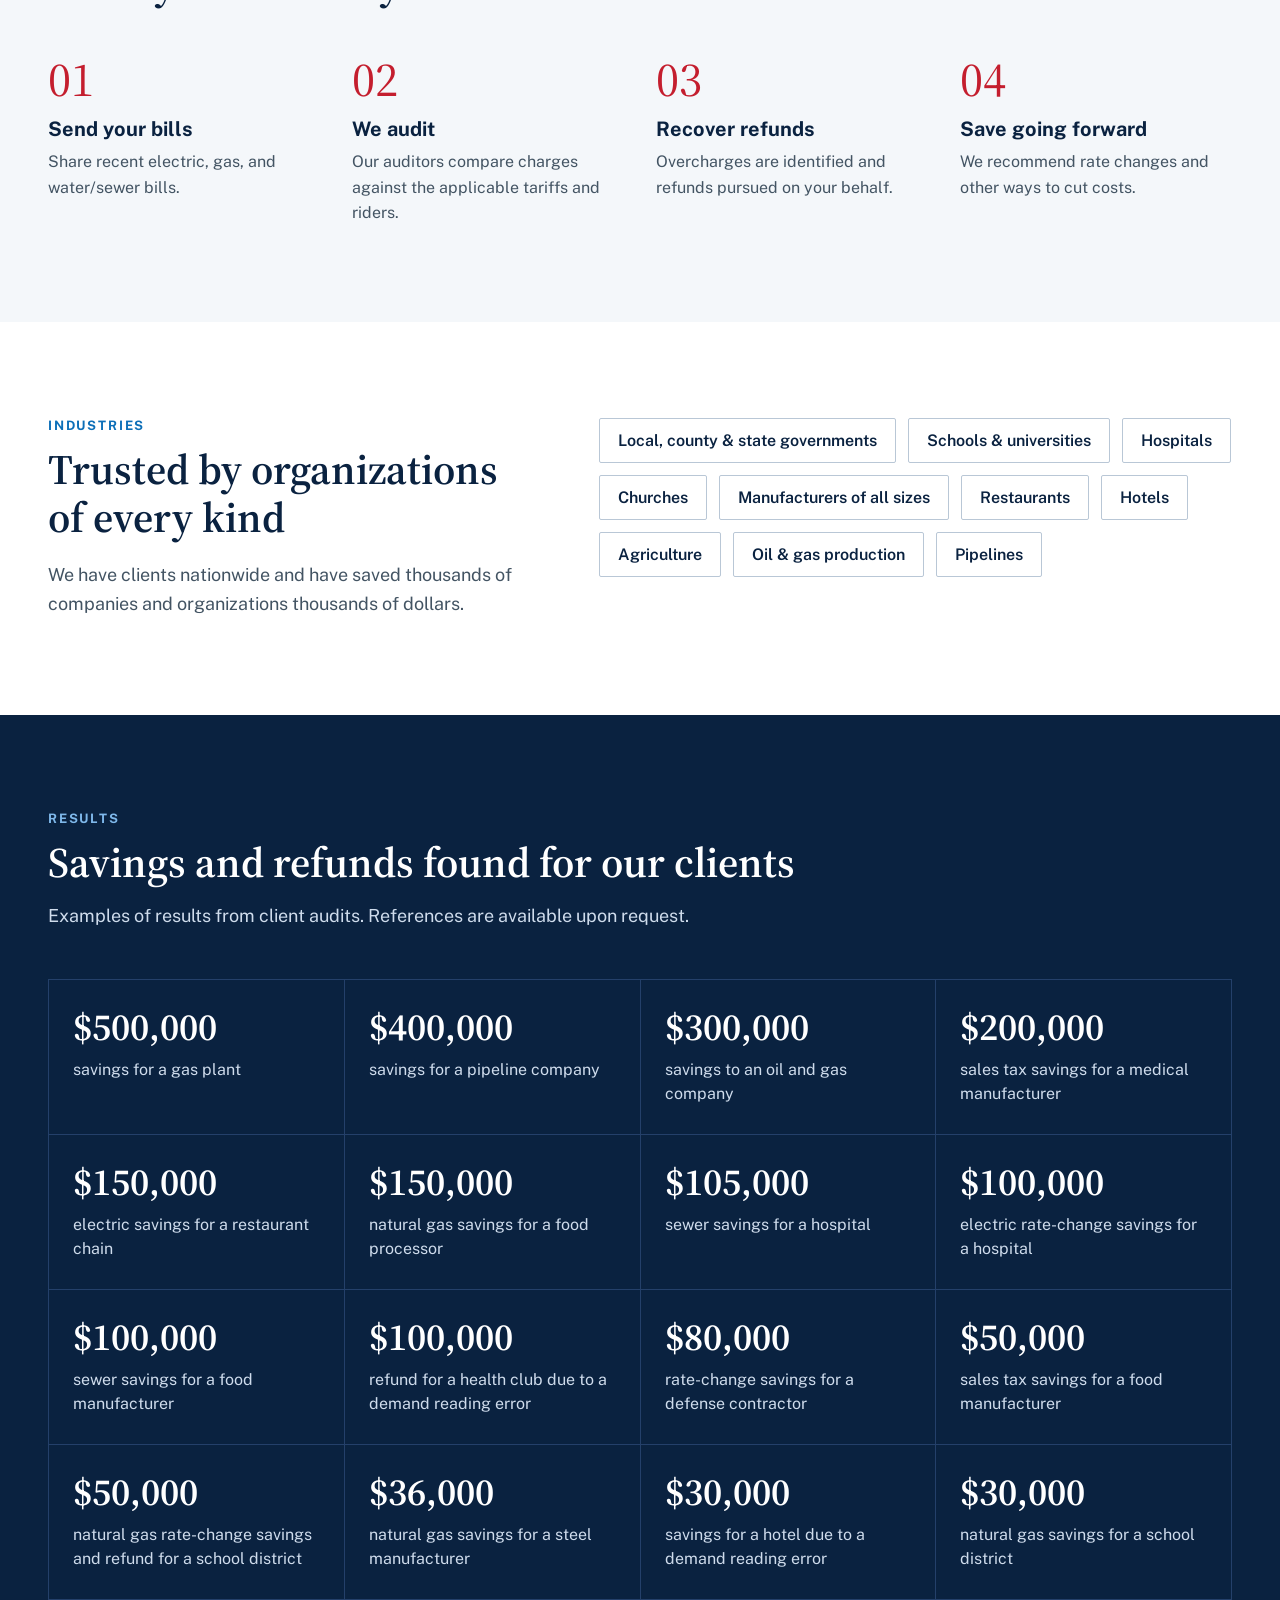
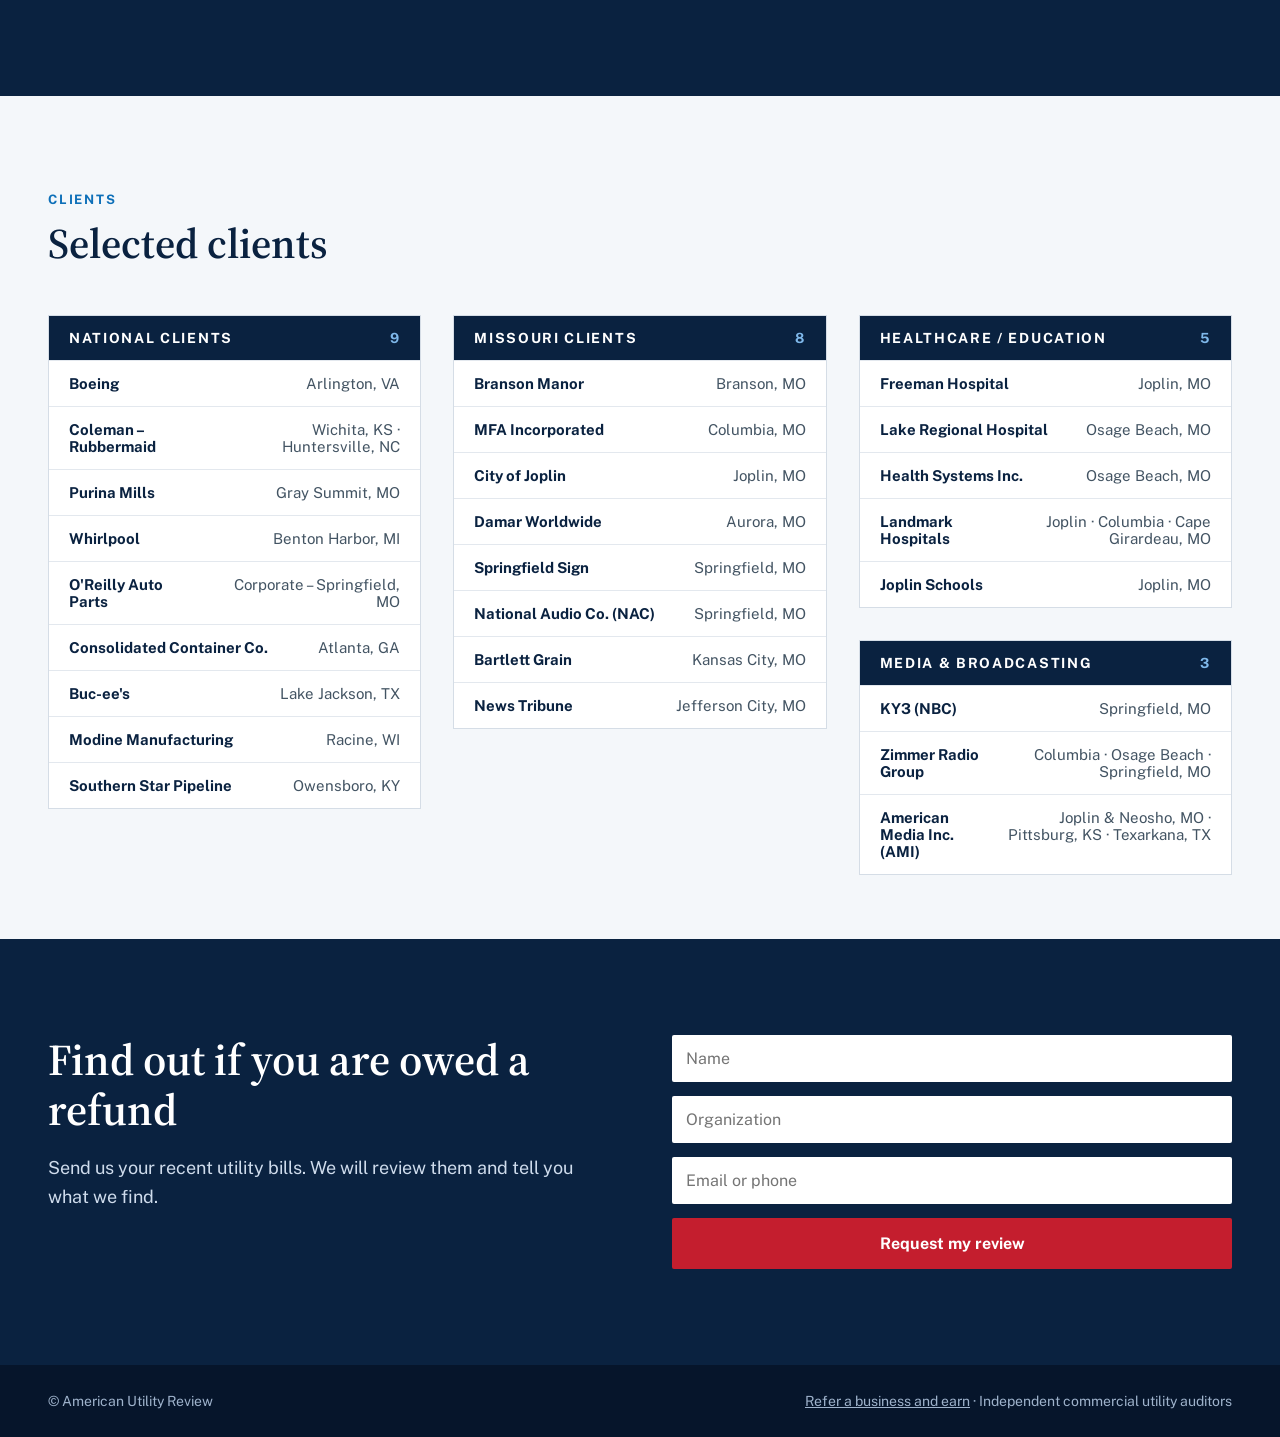
==== commit e49755d6: "Turn on referral program and link it from the homepage Co-Authored-By: Claude Opus 5.5 <noreply@anth" ====
--- a/index.html
+++ b/index.html
@@ -26,6 +26,7 @@
     <a href="#industries">Industries</a>
     <a href="#savings">Results</a>
     <a href="#clients">Clients</a>
+    <a href="/refer.html">Refer &amp; earn</a>
     <a href="#contact" class="btn btn--primary nav-cta">Request a free bill review</a>
   </nav>
 </header>
@@ -232,7 +233,8 @@
 </section>
 </main>
 
-<footer class="site-footer"><span>&copy; American Utility Review</span><span>Independent commercial utility auditors</span></footer>
+<footer class="site-footer"><span>&copy; American Utility Review</span><span><a href="/refer.html">Refer a business and earn</a> &middot; Independent commercial utility auditors</span></footer>
+<script src="referral-config.js"></script>
 <script src="main.js"></script>
 </body>
 </html>
--- a/styles.css
+++ b/styles.css
@@ -451,3 +451,118 @@
   .client-groups { columns: 1; }
   .savings { grid-template-columns: minmax(0, 1fr); }
 }
+
+/* ---------- Referral program pages ---------- */
+.page-hero h1 { font-size: 52px; }
+.site-footer a { color: var(--footer-text); }
+.site-footer a:hover { color: #fff; }
+.fine-print { font-size: 14px; line-height: 1.55; color: var(--slate); margin: 14px 0 0; }
+.optional { font-weight: 400; color: var(--slate); }
+
+.card-form {
+  display: grid;
+  gap: 16px;
+  background: #fff;
+  border: 1px solid var(--border);
+  border-top: 4px solid var(--red);
+  padding: 32px;
+}
+.card-form label { display: grid; gap: 6px; font-weight: 600; font-size: 15px; }
+.card-form input:not([type=checkbox]) {
+  font: inherit;
+  font-weight: 400;
+  padding: 12px 14px;
+  border: 1px solid var(--chip);
+  border-radius: 2px;
+  color: var(--navy);
+}
+.card-form input:focus { outline: 2px solid var(--blue); outline-offset: 1px; }
+.card-form .check { display: flex; gap: 10px; align-items: flex-start; font-weight: 400; font-size: 14px; line-height: 1.5; }
+.card-form .check input { margin-top: 3px; width: 18px; height: 18px; flex: none; }
+.card-form button { border: 0; font: inherit; font-weight: 700; cursor: pointer; }
+.card-form button:disabled { opacity: .7; cursor: default; }
+.form-msg { margin: 0; font-size: 15px; min-height: 1em; }
+.form-msg--error { color: var(--red); }
+
+.dash { min-height: 60vh; }
+.dash-loading { font-size: 18px; color: var(--slate); }
+.resend-form { max-width: 480px; margin-top: 28px; }
+.stat-row { display: grid; grid-template-columns: repeat(4, minmax(0, 1fr)); gap: 16px; margin: 32px 0; }
+.stat { background: #fff; border: 1px solid var(--border); padding: 20px; display: grid; gap: 6px; }
+.stat__num { font-family: var(--serif); font-size: 36px; font-weight: 600; line-height: 1; }
+.stat__label { font-size: 14px; color: var(--slate); }
+.dash-grid { display: grid; grid-template-columns: minmax(0, 1.6fr) minmax(0, 1fr); gap: 24px; }
+.panel { background: #fff; border: 1px solid var(--border); padding: 28px; margin-bottom: 24px; }
+.panel__title { font-size: 20px; margin: 0 0 16px; }
+.link-box { display: flex; gap: 8px; }
+.link-box input {
+  flex: 1;
+  min-width: 0;
+  font: inherit;
+  padding: 12px 14px;
+  border: 1px solid var(--chip);
+  border-radius: 2px;
+  background: var(--tint);
+  color: var(--navy);
+}
+.link-box button { border: 0; font: inherit; font-weight: 700; cursor: pointer; padding: 12px 20px; }
+.share-row { display: flex; flex-wrap: wrap; gap: 8px; margin-top: 20px; }
+.share-btn {
+  display: inline-block;
+  padding: 10px 16px;
+  border: 1px solid var(--chip);
+  border-radius: 2px;
+  background: #fff;
+  color: var(--navy);
+  font: inherit;
+  font-size: 15px;
+  font-weight: 600;
+  text-decoration: none;
+  cursor: pointer;
+}
+.share-btn:hover { border-color: var(--blue); color: var(--blue); }
+.qr-panel { text-align: center; }
+.qr { display: flex; justify-content: center; margin-bottom: 16px; }
+.qr img, .qr canvas { width: 200px; height: 200px; }
+.btn--outline-dark {
+  border: 2px solid var(--navy);
+  color: var(--navy);
+  background: #fff;
+  padding: 10px 18px;
+  font: inherit;
+  font-weight: 700;
+  cursor: pointer;
+}
+.btn--outline-dark:hover { background: var(--navy); color: #fff; }
+.btn--small { padding: 6px 14px; font-size: 14px; }
+.templates { display: grid; gap: 16px; margin-top: 16px; }
+.template { border: 1px solid var(--line); padding: 16px 18px; background: var(--tint); }
+.template__head { display: flex; justify-content: space-between; align-items: center; gap: 12px; margin-bottom: 8px; }
+.template__head h3 { margin: 0; font-size: 16px; }
+.template__text { margin: 0; white-space: pre-line; font-size: 15px; line-height: 1.55; color: var(--slate); }
+.tips { margin: 0; padding-left: 20px; display: grid; gap: 10px; line-height: 1.55; }
+.table-wrap { overflow-x: auto; }
+.ref-table { width: 100%; border-collapse: collapse; font-size: 15px; }
+.ref-table th, .ref-table td { text-align: left; padding: 12px 10px; border-bottom: 1px solid var(--line); }
+.ref-table th { font-size: 13px; letter-spacing: .08em; text-transform: uppercase; color: var(--slate); }
+.status { display: inline-block; padding: 3px 10px; border-radius: 999px; font-size: 13px; font-weight: 700; background: var(--tint); }
+.status--qualified { background: #e3effa; color: var(--blue); }
+.status--converted { background: #fdecc8; color: #7a4d00; }
+.status--paid { background: #dff3e4; color: #1d6b34; }
+.status--notafit { background: #eee; color: #666; }
+
+.prose h2 { font-size: 22px; margin: 32px 0 10px; }
+.prose p, .prose li { font-size: 17px; line-height: 1.65; color: var(--slate); }
+.prose ul { padding-left: 22px; }
+
+@media (max-width: 900px) {
+  .stat-row { grid-template-columns: repeat(2, minmax(0, 1fr)); }
+  .dash-grid { grid-template-columns: minmax(0, 1fr); gap: 0; }
+  .page-hero h1 { font-size: 40px; }
+}
+@media (max-width: 640px) {
+  .page-hero h1 { font-size: 32px; }
+  .card-form, .panel { padding: 20px; }
+  .link-box { flex-direction: column; }
+  .stat__num { font-size: 28px; }
+}
